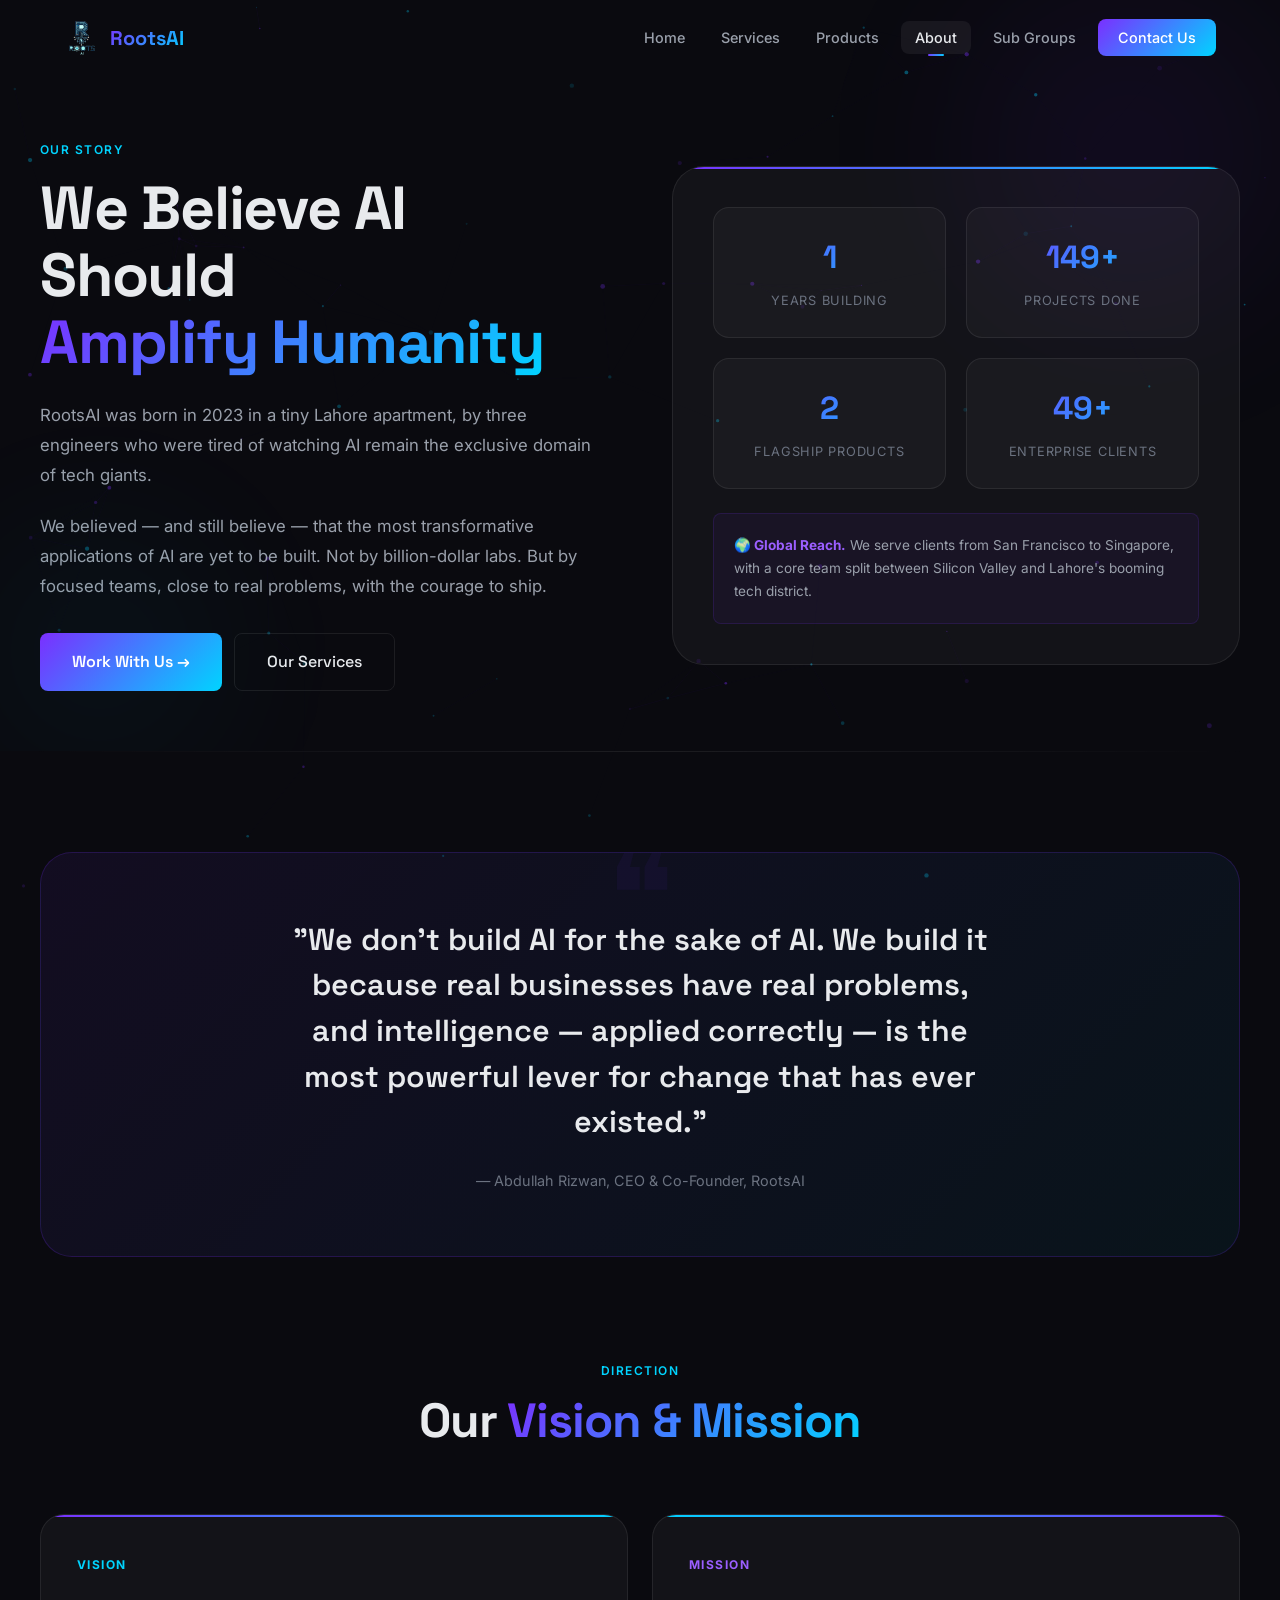
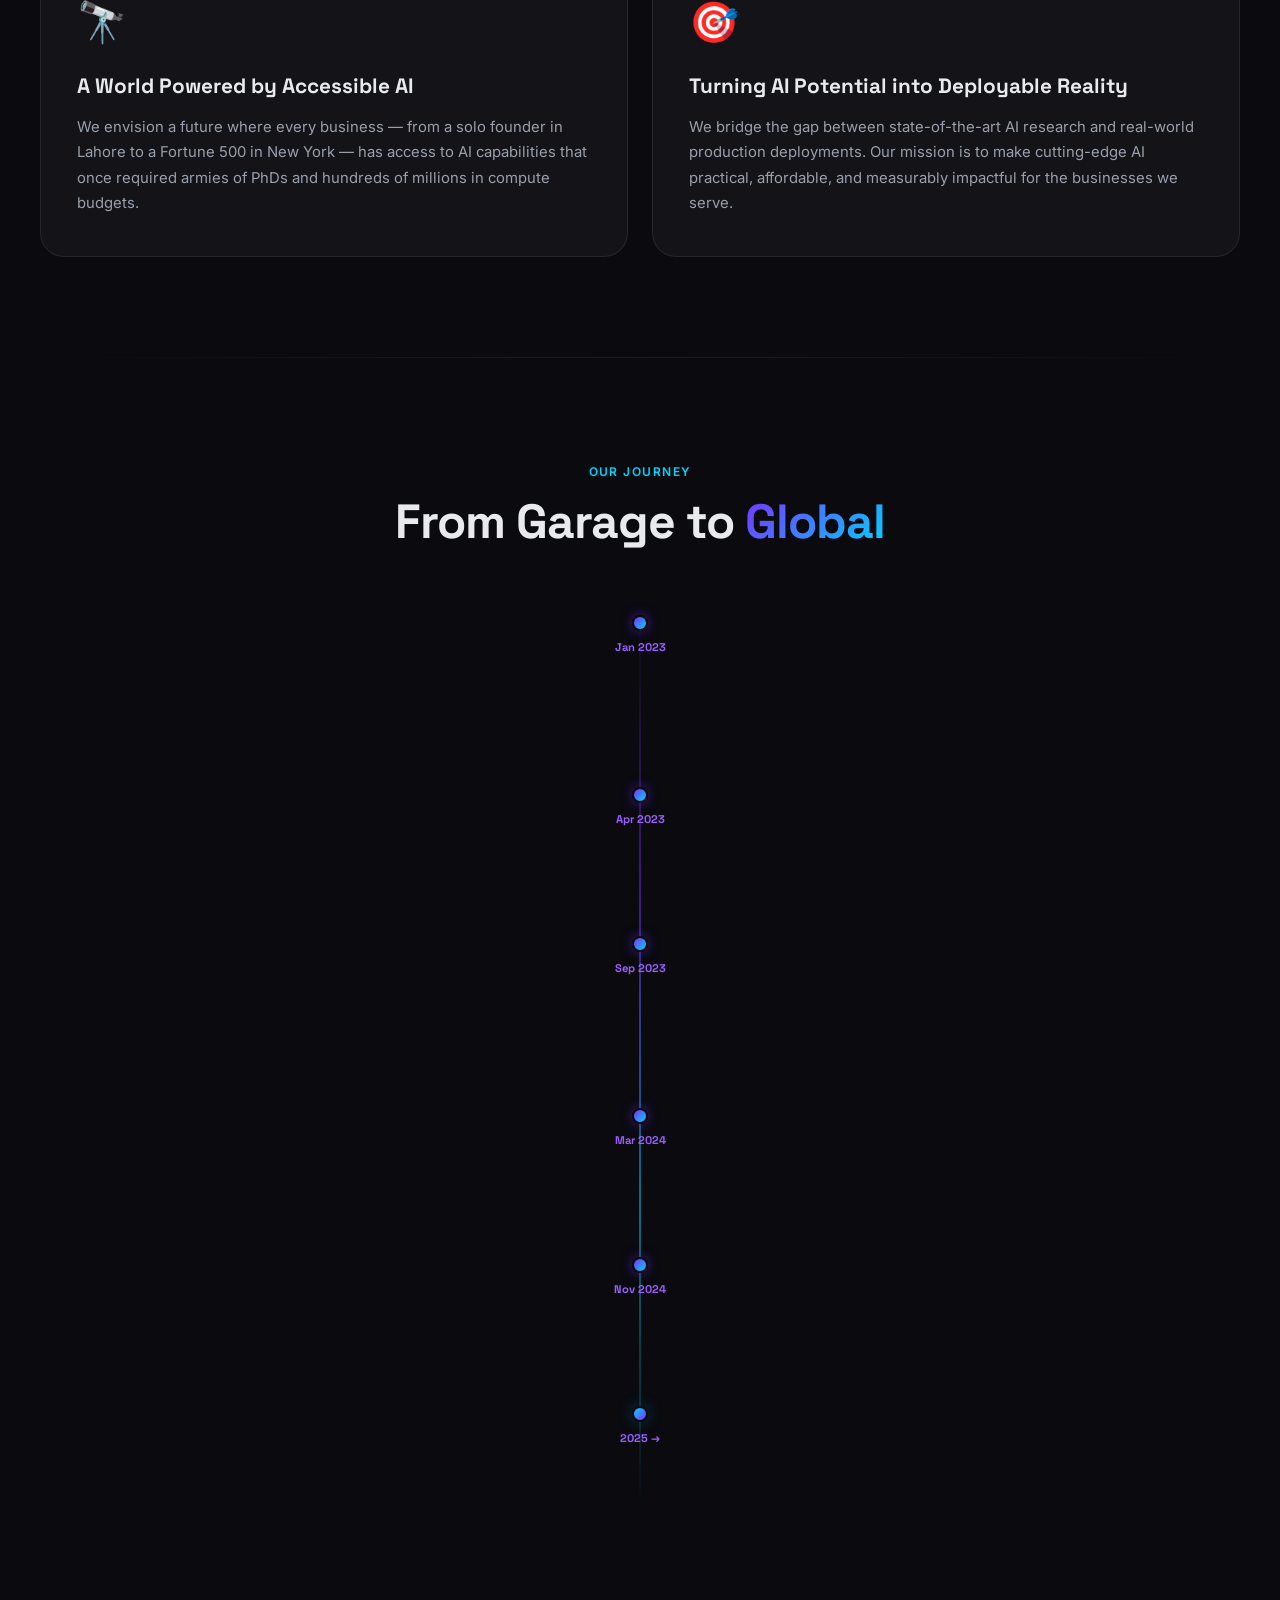
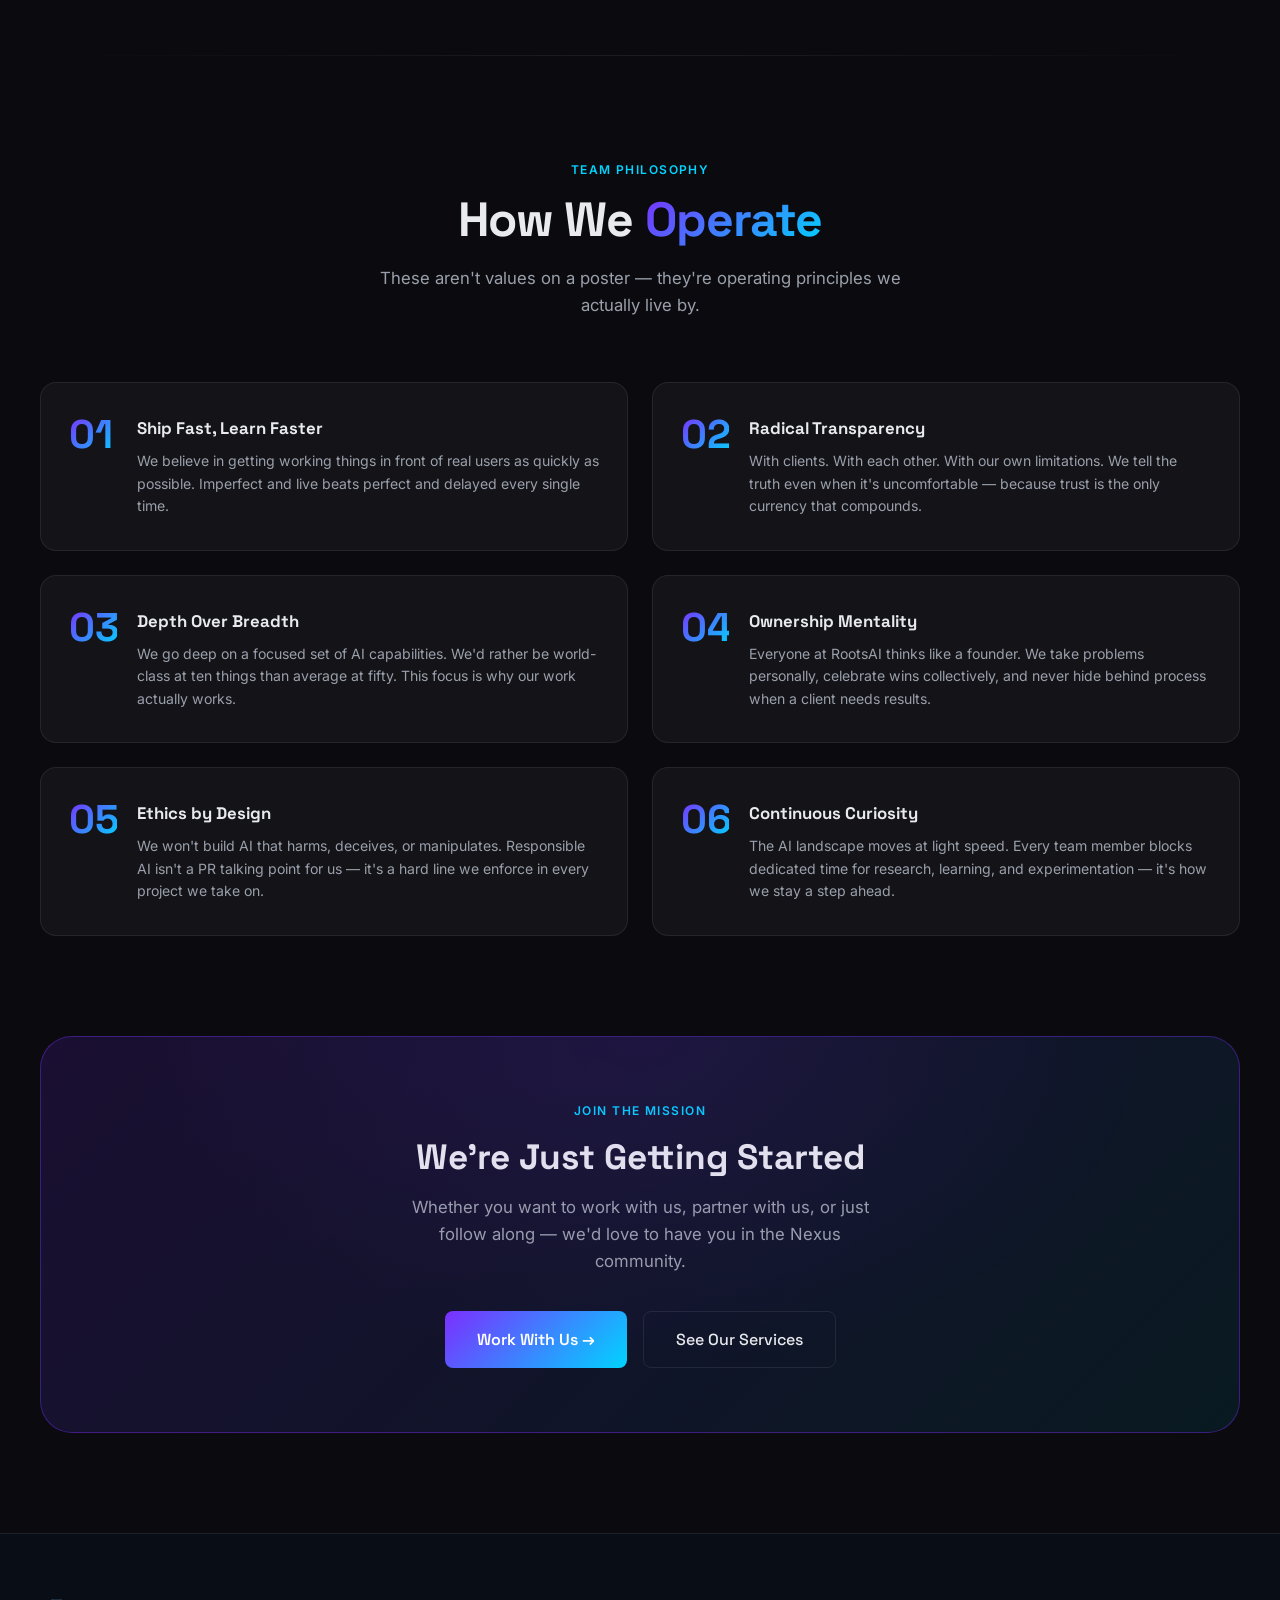
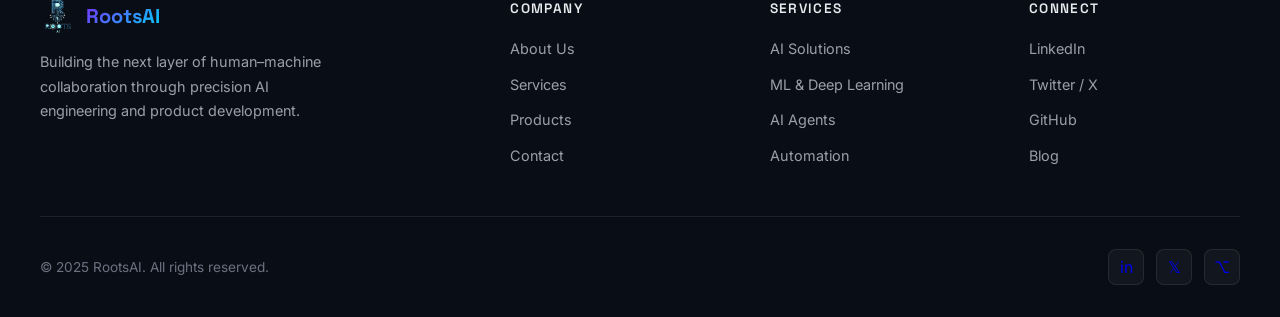
==== about.html @ 81e3e33f "Initial website upload" ====
<!DOCTYPE html>
<html lang="en">
<head>
  <meta charset="UTF-8" />
  <meta name="viewport" content="width=device-width, initial-scale=1.0" />
  <title>About Us — RootsAI</title>
  <meta name="description" content="The story of RootsAI — who we are, what drives us, and why we believe AI should serve humanity." />
  <link rel="stylesheet" href="css/style.css" />
  <link rel="icon" href="rootsai-logo.png" />
  <style>
    /* Timeline */
    .timeline {
      position: relative;
      max-width: 800px;
      margin: 0 auto;
    }

    .timeline::before {
      content: '';
      position: absolute;
      left: 50%;
      top: 0; bottom: 0;
      width: 1px;
      background: linear-gradient(to bottom, transparent, var(--violet), var(--cyan), transparent);
      transform: translateX(-50%);
    }

    .timeline-item {
      display: grid;
      grid-template-columns: 1fr 48px 1fr;
      gap: 0;
      margin-bottom: 48px;
      align-items: start;
    }

    .timeline-content-left {
      padding-right: 40px;
      text-align: right;
    }

    .timeline-content-right {
      padding-left: 40px;
      text-align: left;
    }

    .timeline-center {
      display: flex;
      flex-direction: column;
      align-items: center;
      position: relative;
      z-index: 2;
    }

    .timeline-dot {
      width: 16px; height: 16px;
      border-radius: 50%;
      background: var(--gradient-hero);
      border: 2px solid var(--bg-primary);
      box-shadow: 0 0 12px rgba(123,47,255,0.5);
    }

    .timeline-year {
      font-family: var(--font-display);
      font-size: 0.7rem;
      font-weight: 700;
      color: var(--violet-light);
      margin-top: 8px;
      white-space: nowrap;
    }

    .timeline-event-title {
      font-family: var(--font-display);
      font-size: 1rem;
      font-weight: 700;
      color: var(--text-primary);
      margin-bottom: 8px;
    }

    .timeline-event-text {
      font-size: 0.88rem;
      color: var(--text-secondary);
      line-height: 1.6;
    }

    /* Alternating layout */
    .timeline-item:nth-child(even) .timeline-content-left { grid-column: 1; }
    .timeline-item:nth-child(even) .timeline-content-right { grid-column: 3; }
    .timeline-item:nth-child(odd) .timeline-content-left { opacity: 0; }
    .timeline-item:nth-child(odd) .timeline-content-right { grid-column: 3; }
    .timeline-item:nth-child(even) .timeline-content-right { opacity: 0; }

    /* Manifesto section */
    .manifesto {
      background: linear-gradient(135deg, rgba(123,47,255,0.08) 0%, rgba(0,212,255,0.05) 100%);
      border: 1px solid rgba(123,47,255,0.2);
      border-radius: var(--radius-xl);
      padding: 64px 56px;
      text-align: center;
      position: relative;
      overflow: hidden;
    }

    .manifesto::before {
      content: '❝';
      position: absolute;
      top: -20px;
      left: 50%;
      transform: translateX(-50%);
      font-size: 8rem;
      color: rgba(123,47,255,0.06);
      font-family: Georgia, serif;
      line-height: 1;
      pointer-events: none;
    }

    .manifesto-text {
      font-family: var(--font-display);
      font-size: clamp(1.3rem, 2.5vw, 1.9rem);
      font-weight: 600;
      color: var(--text-primary);
      line-height: 1.5;
      max-width: 700px;
      margin: 0 auto 24px;
      position: relative;
      z-index: 1;
    }

    .manifesto-attr {
      font-size: 0.9rem;
      color: var(--text-muted);
      position: relative;
      z-index: 1;
    }

    /* Pillars */
    .pillars-grid {
      display: grid;
      grid-template-columns: repeat(2, 1fr);
      gap: 24px;
    }

    .pillar-card {
      background: var(--bg-card);
      border: 1px solid var(--border);
      border-radius: var(--radius-md);
      padding: 32px 28px;
      display: flex;
      gap: 20px;
      align-items: flex-start;
      transition: var(--transition);
    }

    .pillar-card:hover {
      border-color: var(--violet);
      background: var(--bg-card-hover);
      transform: translateX(4px);
    }

    .pillar-number {
      font-family: var(--font-display);
      font-size: 2.5rem;
      font-weight: 700;
      background: var(--gradient-text);
      -webkit-background-clip: text;
      -webkit-text-fill-color: transparent;
      background-clip: text;
      line-height: 1;
      flex-shrink: 0;
      width: 48px;
    }

    .pillar-text h3 {
      font-family: var(--font-display);
      font-size: 1.05rem;
      font-weight: 700;
      color: var(--text-primary);
      margin-bottom: 8px;
    }

    .pillar-text p {
      font-size: 0.88rem;
      color: var(--text-secondary);
      line-height: 1.6;
    }

    /* Vision / Mission split */
    .vm-grid {
      display: grid;
      grid-template-columns: 1fr 1fr;
      gap: 24px;
    }

    .vm-card {
      background: var(--bg-card);
      border: 1px solid var(--border);
      border-radius: var(--radius-lg);
      padding: 40px 36px;
      position: relative;
      overflow: hidden;
      transition: var(--transition);
    }

    .vm-card::before {
      content: '';
      position: absolute;
      top: 0; left: 0; right: 0;
      height: 2px;
    }

    .vm-card.vision::before { background: var(--gradient-hero); }
    .vm-card.mission::before { background: linear-gradient(135deg, var(--cyan), var(--violet)); }

    .vm-card:hover {
      border-color: rgba(123,47,255,0.3);
      transform: translateY(-4px);
    }

    .vm-label {
      font-size: 0.75rem;
      font-weight: 700;
      text-transform: uppercase;
      letter-spacing: 0.12em;
      color: var(--cyan);
      margin-bottom: 16px;
      display: block;
    }

    .vm-card.mission .vm-label { color: var(--violet-light); }

    .vm-icon { font-size: 2.5rem; margin-bottom: 16px; display: block; }

    .vm-title {
      font-family: var(--font-display);
      font-size: 1.3rem;
      font-weight: 700;
      color: var(--text-primary);
      margin-bottom: 12px;
    }

    .vm-text {
      color: var(--text-secondary);
      font-size: 0.93rem;
      line-height: 1.7;
    }

    /* Responsive */
    @media (max-width: 768px) {
      .timeline::before { left: 20px; }
      .timeline-item { grid-template-columns: 40px 1fr; }
      .timeline-content-left { display: none; }
      .timeline-content-right { grid-column: 2; padding-left: 20px; text-align: left; opacity: 1 !important; }
      .timeline-center { grid-column: 1; }
      .timeline-item:nth-child(even) .timeline-content-right { opacity: 1 !important; }
      .pillars-grid { grid-template-columns: 1fr; }
      .vm-grid { grid-template-columns: 1fr; }
      .manifesto { padding: 40px 24px; }
    }
  </style>
</head>
<body>

<canvas id="particle-canvas"></canvas>
<div class="page-transition"></div>

<!-- NAVBAR -->
<nav class="navbar">
  <div class="nav-container">
    <a href="index.html" class="nav-logo">
      <img src="rootsai-logo.png" alt="RootsAI" class="nav-logo-icon" style="background:transparent;object-fit:contain;" />
      <span class="nav-logo-text">RootsAI</span>
    </a>
    <ul class="nav-links">
      <li><a href="index.html">Home</a></li>
      <li><a href="services.html">Services</a></li>
      <li><a href="products.html">Products</a></li>
      <li><a href="about.html" class="active">About</a></li>
      <li><a href="subgroups.html">Sub Groups</a></li>
      <li><a href="contact.html" class="nav-cta">Contact Us</a></li>
    </ul>
    <div class="hamburger" id="hamburger"><span></span><span></span><span></span></div>
  </div>
</nav>
<div class="mobile-menu" id="mobile-menu">
  <button class="mobile-close" id="mobile-close">✕</button>
  <a href="index.html">Home</a>
  <a href="services.html">Services</a>
  <a href="products.html">Products</a>
  <a href="about.html">About</a>
  <a href="subgroups.html">Sub Groups</a>
  <a href="contact.html">Contact Us</a>
</div>

<div class="page-wrapper">

  <!-- PAGE HERO WITH SPLIT LAYOUT -->
  <section class="section" style="padding-top:140px;padding-bottom:60px;position:relative;overflow:hidden;">
    <div class="hero-bg-orb orb1" style="opacity:0.4;"></div>
    <div class="hero-bg-orb orb2" style="opacity:0.3;"></div>
    <div class="container">
      <div class="about-content-grid">

        <!-- Left text -->
        <div>
          <span class="section-eyebrow" style="display:block;margin-bottom:16px;">Our Story</span>
          <h1 style="font-family:var(--font-display);font-size:clamp(2.4rem,5vw,3.8rem);font-weight:700;line-height:1.1;letter-spacing:-0.02em;margin-bottom:24px;color:var(--text-primary);">
            We Believe AI Should<br /><span style="background:var(--gradient-text);-webkit-background-clip:text;-webkit-text-fill-color:transparent;background-clip:text;">Amplify Humanity</span>
          </h1>
          <p style="color:var(--text-secondary);font-size:1.05rem;line-height:1.8;margin-bottom:20px;">
            RootsAI was born in 2023 in a tiny Lahore apartment, by three engineers who were tired of watching AI remain the exclusive domain of tech giants.
          </p>
          <p style="color:var(--text-secondary);font-size:1.05rem;line-height:1.8;margin-bottom:32px;">
            We believed — and still believe — that the most transformative applications of AI are yet to be built. Not by billion-dollar labs. But by focused teams, close to real problems, with the courage to ship.
          </p>
          <div style="display:flex;gap:12px;flex-wrap:wrap;">
            <a href="contact.html" class="btn-primary">Work With Us →</a>
            <a href="services.html" class="btn-secondary">Our Services</a>
          </div>
        </div>

        <!-- Right stats card -->
        <div class="reveal">
          <div class="about-visual-card">
            <div class="about-stat-grid">
              <div class="about-stat-card">
                <span class="about-stat-num" data-count="2" data-suffix="">0</span>
                <span class="about-stat-lbl">Years Building</span>
              </div>
              <div class="about-stat-card">
                <span class="about-stat-num" data-count="150" data-suffix="+">0+</span>
                <span class="about-stat-lbl">Projects Done</span>
              </div>
              <div class="about-stat-card">
                <span class="about-stat-num" data-count="3" data-suffix="">0</span>
                <span class="about-stat-lbl">Flagship Products</span>
              </div>
              <div class="about-stat-card">
                <span class="about-stat-num" data-count="50" data-suffix="+">0+</span>
                <span class="about-stat-lbl">Enterprise Clients</span>
              </div>
            </div>

            <div style="margin-top:24px;padding:20px;background:rgba(123,47,255,0.06);border:1px solid rgba(123,47,255,0.15);border-radius:var(--radius-sm);">
              <p style="font-size:0.85rem;color:var(--text-secondary);line-height:1.7;">
                <strong style="color:var(--violet-light);">🌍 Global Reach.</strong> We serve clients from San Francisco to Singapore, with a core team split between Silicon Valley and Lahore's booming tech district.
              </p>
            </div>
          </div>
        </div>

      </div>
    </div>
  </section>

  <div class="section-divider"></div>

  <!-- MANIFESTO -->
  <section class="section">
    <div class="container">
      <div class="manifesto reveal">
        <p class="manifesto-text">
          "We don't build AI for the sake of AI. We build it because real businesses have real problems, and intelligence — applied correctly — is the most powerful lever for change that has ever existed."
        </p>
        <p class="manifesto-attr">— Abdullah Rizwan, CEO & Co-Founder, RootsAI</p>
      </div>
    </div>
  </section>

  <!-- VISION & MISSION -->
  <section class="section" style="padding-top:0;">
    <div class="container">
      <div class="section-header reveal">
        <span class="section-eyebrow">Direction</span>
        <h2 class="section-title">Our <span>Vision & Mission</span></h2>
      </div>
      <div class="vm-grid">
        <div class="vm-card vision reveal reveal-delay-1">
          <span class="vm-label">Vision</span>
          <span class="vm-icon">🔭</span>
          <h3 class="vm-title">A World Powered by Accessible AI</h3>
          <p class="vm-text">We envision a future where every business — from a solo founder in Lahore to a Fortune 500 in New York — has access to AI capabilities that once required armies of PhDs and hundreds of millions in compute budgets.</p>
        </div>
        <div class="vm-card mission reveal reveal-delay-2">
          <span class="vm-label">Mission</span>
          <span class="vm-icon">🎯</span>
          <h3 class="vm-title">Turning AI Potential into Deployable Reality</h3>
          <p class="vm-text">We bridge the gap between state-of-the-art AI research and real-world production deployments. Our mission is to make cutting-edge AI practical, affordable, and measurably impactful for the businesses we serve.</p>
        </div>
      </div>
    </div>
  </section>

  <div class="section-divider"></div>

  <!-- OUR JOURNEY TIMELINE -->
  <section class="section">
    <div class="container">
      <div class="section-header reveal">
        <span class="section-eyebrow">Our Journey</span>
        <h2 class="section-title">From Garage to <span>Global</span></h2>
      </div>

      <div class="timeline">

        <div class="timeline-item reveal">
          <div class="timeline-content-left">
            <h3 class="timeline-event-title">The Spark</h3>
            <p class="timeline-event-text">Three engineers, one shared frustration, and a Google Doc that would become RootsAI. We quit our jobs to build the AI company we wished existed.</p>
          </div>
          <div class="timeline-center">
            <div class="timeline-dot"></div>
            <span class="timeline-year">Jan 2023</span>
          </div>
          <div class="timeline-content-right"></div>
        </div>

        <div class="timeline-item reveal reveal-delay-1">
          <div class="timeline-content-left"></div>
          <div class="timeline-center">
            <div class="timeline-dot"></div>
            <span class="timeline-year">Apr 2023</span>
          </div>
          <div class="timeline-content-right">
            <h3 class="timeline-event-title">First Client</h3>
            <p class="timeline-event-text">Signed our first enterprise contract — a $120K ML pipeline project for a fintech company. We delivered in 6 weeks. They extended 4 times.</p>
          </div>
        </div>

        <div class="timeline-item reveal reveal-delay-2">
          <div class="timeline-content-left">
            <h3 class="timeline-event-title">SmartCareer Sight Launched</h3>
            <p class="timeline-event-text">Shipped our first product in 90 days. 2,000 users in week one with zero marketing spend — just word of mouth from people who found it genuinely useful.</p>
          </div>
          <div class="timeline-center">
            <div class="timeline-dot"></div>
            <span class="timeline-year">Sep 2023</span>
          </div>
          <div class="timeline-content-right"></div>
        </div>

        <div class="timeline-item reveal reveal-delay-3">
          <div class="timeline-content-left"></div>
          <div class="timeline-center">
            <div class="timeline-dot"></div>
            <span class="timeline-year">Mar 2024</span>
          </div>
          <div class="timeline-content-right">
            <h3 class="timeline-event-title">Team of 10</h3>
            <p class="timeline-event-text">Grew from 3 co-founders to a 10-person team of AI engineers, designers, and product managers across two continents.</p>
          </div>
        </div>

        <div class="timeline-item reveal reveal-delay-4">
          <div class="timeline-content-left">
            <h3 class="timeline-event-title">RootsChat Beta</h3>
            <p class="timeline-event-text">Launched our second product into private beta with 500 waitlisted users. Featured in 3 tech publications within the first week.</p>
          </div>
          <div class="timeline-center">
            <div class="timeline-dot"></div>
            <span class="timeline-year">Nov 2024</span>
          </div>
          <div class="timeline-content-right"></div>
        </div>

        <div class="timeline-item reveal">
          <div class="timeline-content-left"></div>
          <div class="timeline-center">
            <div class="timeline-dot" style="background:linear-gradient(135deg,var(--cyan),var(--violet));box-shadow:0 0 16px var(--cyan-glow);"></div>
            <span class="timeline-year">2025 →</span>
          </div>
          <div class="timeline-content-right">
            <h3 class="timeline-event-title">What's Next</h3>
            <p class="timeline-event-text">AI Tutor launching, Series A in progress, and a new enterprise product in stealth. The best chapters of RootsAI are still being written.</p>
          </div>
        </div>

      </div>
    </div>
  </section>

  <div class="section-divider"></div>

  <!-- TEAM PHILOSOPHY -->
  <section class="section">
    <div class="container">
      <div class="section-header reveal">
        <span class="section-eyebrow">Team Philosophy</span>
        <h2 class="section-title">How We <span>Operate</span></h2>
        <p class="section-subtitle">These aren't values on a poster — they're operating principles we actually live by.</p>
      </div>

      <div class="pillars-grid">

        <div class="pillar-card reveal reveal-delay-1">
          <span class="pillar-number">01</span>
          <div class="pillar-text">
            <h3>Ship Fast, Learn Faster</h3>
            <p>We believe in getting working things in front of real users as quickly as possible. Imperfect and live beats perfect and delayed every single time.</p>
          </div>
        </div>

        <div class="pillar-card reveal reveal-delay-2">
          <span class="pillar-number">02</span>
          <div class="pillar-text">
            <h3>Radical Transparency</h3>
            <p>With clients. With each other. With our own limitations. We tell the truth even when it's uncomfortable — because trust is the only currency that compounds.</p>
          </div>
        </div>

        <div class="pillar-card reveal reveal-delay-3">
          <span class="pillar-number">03</span>
          <div class="pillar-text">
            <h3>Depth Over Breadth</h3>
            <p>We go deep on a focused set of AI capabilities. We'd rather be world-class at ten things than average at fifty. This focus is why our work actually works.</p>
          </div>
        </div>

        <div class="pillar-card reveal reveal-delay-4">
          <span class="pillar-number">04</span>
          <div class="pillar-text">
            <h3>Ownership Mentality</h3>
            <p>Everyone at RootsAI thinks like a founder. We take problems personally, celebrate wins collectively, and never hide behind process when a client needs results.</p>
          </div>
        </div>

        <div class="pillar-card reveal reveal-delay-1">
          <span class="pillar-number">05</span>
          <div class="pillar-text">
            <h3>Ethics by Design</h3>
            <p>We won't build AI that harms, deceives, or manipulates. Responsible AI isn't a PR talking point for us — it's a hard line we enforce in every project we take on.</p>
          </div>
        </div>

        <div class="pillar-card reveal reveal-delay-2">
          <span class="pillar-number">06</span>
          <div class="pillar-text">
            <h3>Continuous Curiosity</h3>
            <p>The AI landscape moves at light speed. Every team member blocks dedicated time for research, learning, and experimentation — it's how we stay a step ahead.</p>
          </div>
        </div>

      </div>
    </div>
  </section>

  <!-- FINAL CTA -->
  <section class="section" style="padding-top:0;">
    <div class="container">
      <div style="background:var(--gradient-card);border:1px solid var(--border-glow);border-radius:var(--radius-xl);padding:64px;text-align:center;position:relative;overflow:hidden;" class="reveal">
        <div style="position:absolute;top:0;left:0;right:0;bottom:0;background:radial-gradient(ellipse at 50% 0%, rgba(123,47,255,0.1) 0%, transparent 60%);pointer-events:none;"></div>
        <span class="section-eyebrow" style="display:block;margin-bottom:16px;">Join the Mission</span>
        <h2 style="font-family:var(--font-display);font-size:2.2rem;font-weight:700;color:var(--text-primary);margin-bottom:16px;line-height:1.2;">
          We're Just Getting Started
        </h2>
        <p style="color:var(--text-secondary);font-size:1.05rem;margin-bottom:36px;max-width:460px;margin-left:auto;margin-right:auto;">
          Whether you want to work with us, partner with us, or just follow along — we'd love to have you in the Nexus community.
        </p>
        <div style="display:flex;gap:16px;justify-content:center;flex-wrap:wrap;">
          <a href="contact.html" class="btn-primary">Work With Us →</a>
          <a href="services.html" class="btn-secondary">See Our Services</a>
        </div>
      </div>
    </div>
  </section>

  <!-- FOOTER -->
  <footer class="footer">
    <div class="footer-grid">
      <div class="footer-brand">
        <a href="index.html" class="nav-logo"><img src="rootsai-logo.png" alt="RootsAI" class="nav-logo-icon" style="background:transparent;object-fit:contain;" /><span class="nav-logo-text">RootsAI</span></a>
        <p>Building the next layer of human–machine collaboration through precision AI engineering and product development.</p>
      </div>
      <div class="footer-col"><h4>Company</h4><ul><li><a href="about.html">About Us</a></li><li><a href="services.html">Services</a></li><li><a href="products.html">Products</a></li><li><a href="contact.html">Contact</a></li></ul></div>
      <div class="footer-col"><h4>Services</h4><ul><li><a href="services.html">AI Solutions</a></li><li><a href="services.html">ML & Deep Learning</a></li><li><a href="services.html">AI Agents</a></li><li><a href="services.html">Automation</a></li></ul></div>
      <div class="footer-col"><h4>Connect</h4><ul><li><a href="#">LinkedIn</a></li><li><a href="#">Twitter / X</a></li><li><a href="#">GitHub</a></li><li><a href="#">Blog</a></li></ul></div>
    </div>
    <div class="footer-bottom">
      <p>© 2025 RootsAI. All rights reserved.</p>
      <div class="footer-socials">
        <a class="social-btn" href="#">in</a>
        <a class="social-btn" href="#">𝕏</a>
        <a class="social-btn" href="#">⌥</a>
      </div>
    </div>
  </footer>

</div>
<script src="js/script.js"></script>
</body>
</html>
---- css/style.css ----
/* ============================================================
   NEXUS AI — MAIN STYLESHEET
   Design System: Deep Space + Electric Violet + Cyan Glow
   ============================================================ */

/* ---------- GOOGLE FONTS IMPORT ---------- */
@import url('https://fonts.googleapis.com/css2?family=Space+Grotesk:wght@300;400;500;600;700&family=Inter:wght@300;400;500;600&display=swap');

/* ---------- CSS VARIABLES ---------- */
:root {
  --bg-primary: #0A0A0F;
  --bg-secondary: #0D1B2A;
  --bg-card: rgba(255, 255, 255, 0.04);
  --bg-card-hover: rgba(255, 255, 255, 0.08);

  --violet: #7B2FFF;
  --violet-light: #9B5FFF;
  --violet-glow: rgba(123, 47, 255, 0.3);
  --cyan: #00D4FF;
  --cyan-light: #4DE8FF;
  --cyan-glow: rgba(0, 212, 255, 0.25);

  --text-primary: #E8EAED;
  --text-secondary: #9AA0AB;
  --text-muted: #6B7280;

  --border: rgba(255, 255, 255, 0.08);
  --border-glow: rgba(123, 47, 255, 0.4);

  --gradient-hero: linear-gradient(135deg, #7B2FFF 0%, #00D4FF 100%);
  --gradient-card: linear-gradient(135deg, rgba(123,47,255,0.15) 0%, rgba(0,212,255,0.08) 100%);
  --gradient-text: linear-gradient(135deg, #7B2FFF, #00D4FF);

  --font-display: 'Space Grotesk', sans-serif;
  --font-body: 'Inter', sans-serif;

  --radius-sm: 8px;
  --radius-md: 16px;
  --radius-lg: 24px;
  --radius-xl: 32px;

  --shadow-violet: 0 0 40px rgba(123, 47, 255, 0.2);
  --shadow-cyan: 0 0 40px rgba(0, 212, 255, 0.15);
  --shadow-card: 0 8px 32px rgba(0,0,0,0.4);

  --transition: all 0.3s cubic-bezier(0.4, 0, 0.2, 1);
  --transition-slow: all 0.6s cubic-bezier(0.4, 0, 0.2, 1);
}

/* ---------- RESET & BASE ---------- */
*, *::before, *::after {
  margin: 0;
  padding: 0;
  box-sizing: border-box;
}

html {
  scroll-behavior: smooth;
  font-size: 16px;
}

body {
  font-family: var(--font-body);
  background-color: var(--bg-primary);
  color: var(--text-primary);
  line-height: 1.6;
  overflow-x: hidden;
  min-height: 100vh;
}

/* ---------- PARTICLE CANVAS ---------- */
#particle-canvas {
  position: fixed;
  top: 0; left: 0;
  width: 100%; height: 100%;
  z-index: 0;
  pointer-events: none;
  opacity: 0.6;
}

/* ---------- PAGE WRAPPER ---------- */
.page-wrapper {
  position: relative;
  z-index: 1;
  min-height: 100vh;
}

/* ---------- ONBOARDING OVERLAY ---------- */
#onboarding-overlay {
  position: fixed;
  inset: 0;
  z-index: 9999;
  background: var(--bg-primary);
  display: flex;
  align-items: center;
  justify-content: center;
  padding: 24px;
  transition: opacity 0.8s ease, transform 0.8s ease;
}

#onboarding-overlay.hidden {
  opacity: 0;
  pointer-events: none;
  transform: scale(1.05);
}

.onboarding-card {
  background: rgba(13, 27, 42, 0.9);
  border: 1px solid var(--border-glow);
  border-radius: var(--radius-xl);
  padding: 56px 48px;
  max-width: 560px;
  width: 100%;
  position: relative;
  overflow: hidden;
  box-shadow: var(--shadow-violet), 0 24px 80px rgba(0,0,0,0.6);
}

.onboarding-card::before {
  content: '';
  position: absolute;
  top: -1px; left: 0; right: 0;
  height: 2px;
  background: var(--gradient-hero);
}

.onboarding-card::after {
  content: '';
  position: absolute;
  top: 0; left: 0; right: 0; bottom: 0;
  background: var(--gradient-card);
  pointer-events: none;
}

.onboarding-logo {
  display: flex;
  align-items: center;
  gap: 12px;
  margin-bottom: 36px;
}

.onboarding-logo .logo-icon {
  width: 44px; height: 44px;
  background: var(--gradient-hero);
  border-radius: 12px;
  display: flex; align-items: center; justify-content: center;
  font-size: 20px;
}

.onboarding-logo .logo-text {
  font-family: var(--font-display);
  font-size: 1.5rem;
  font-weight: 700;
  background: var(--gradient-text);
  -webkit-background-clip: text;
  -webkit-text-fill-color: transparent;
  background-clip: text;
}

.onboarding-title {
  font-family: var(--font-display);
  font-size: 1.9rem;
  font-weight: 700;
  line-height: 1.2;
  margin-bottom: 12px;
  color: var(--text-primary);
}

.onboarding-subtitle {
  color: var(--text-secondary);
  font-size: 0.95rem;
  margin-bottom: 36px;
}

.onboarding-step {
  display: none;
}

.onboarding-step.active {
  display: block;
}

.step-indicator {
  display: flex;
  gap: 8px;
  margin-bottom: 32px;
}

.step-dot {
  width: 8px; height: 8px;
  border-radius: 50%;
  background: var(--border);
  transition: var(--transition);
}

.step-dot.active {
  background: var(--violet);
  width: 24px;
  border-radius: 4px;
}

.step-dot.done {
  background: var(--cyan);
}

.input-group {
  margin-bottom: 20px;
}

.input-label {
  display: block;
  font-size: 0.8rem;
  font-weight: 600;
  text-transform: uppercase;
  letter-spacing: 0.08em;
  color: var(--text-secondary);
  margin-bottom: 8px;
}

.input-label .role-badge {
  display: inline-block;
  padding: 2px 8px;
  background: var(--violet-glow);
  border: 1px solid var(--violet);
  border-radius: 4px;
  font-size: 0.7rem;
  color: var(--violet-light);
  margin-left: 8px;
}

.input-field {
  width: 100%;
  background: rgba(255,255,255,0.05);
  border: 1px solid var(--border);
  border-radius: var(--radius-sm);
  padding: 14px 16px;
  color: var(--text-primary);
  font-family: var(--font-body);
  font-size: 0.95rem;
  transition: var(--transition);
  outline: none;
}

.input-field:focus {
  border-color: var(--violet);
  background: rgba(123,47,255,0.06);
  box-shadow: 0 0 0 3px var(--violet-glow);
}

.input-field::placeholder {
  color: var(--text-muted);
}

.onboarding-btn {
  width: 100%;
  padding: 16px;
  background: var(--gradient-hero);
  border: none;
  border-radius: var(--radius-sm);
  color: white;
  font-family: var(--font-display);
  font-size: 1rem;
  font-weight: 600;
  cursor: pointer;
  transition: var(--transition);
  position: relative;
  overflow: hidden;
  margin-top: 8px;
}

.onboarding-btn::before {
  content: '';
  position: absolute;
  inset: 0;
  background: white;
  opacity: 0;
  transition: opacity 0.2s;
}

.onboarding-btn:hover::before { opacity: 0.1; }
.onboarding-btn:hover { transform: translateY(-2px); box-shadow: 0 8px 24px var(--violet-glow); }
.onboarding-btn:active { transform: translateY(0); }

.skip-link {
  display: block;
  text-align: center;
  margin-top: 16px;
  font-size: 0.85rem;
  color: var(--text-muted);
  cursor: pointer;
  transition: var(--transition);
}

.skip-link:hover { color: var(--text-secondary); }

/* ---------- NAVBAR ---------- */
.navbar {
  position: fixed;
  top: 0; left: 0; right: 0;
  z-index: 1000;
  padding: 20px 0;
  transition: var(--transition);
}

.navbar.scrolled {
  background: rgba(10, 10, 15, 0.85);
  backdrop-filter: blur(20px);
  -webkit-backdrop-filter: blur(20px);
  border-bottom: 1px solid var(--border);
  padding: 14px 0;
}

.nav-container {
  max-width: 1200px;
  margin: 0 auto;
  padding: 0 24px;
  display: flex;
  align-items: center;
  justify-content: space-between;
}

.nav-logo {
  display: flex;
  align-items: center;
  gap: 10px;
  text-decoration: none;
}

.nav-logo-icon {
  width: 36px; height: 36px;
  background: var(--gradient-hero);
  border-radius: 9px;
  display: flex; align-items: center; justify-content: center;
  font-size: 16px;
  flex-shrink: 0;
}

.nav-logo-text {
  font-family: var(--font-display);
  font-size: 1.25rem;
  font-weight: 700;
  background: var(--gradient-text);
  -webkit-background-clip: text;
  -webkit-text-fill-color: transparent;
  background-clip: text;
}

.nav-links {
  display: flex;
  align-items: center;
  gap: 8px;
  list-style: none;
}

.nav-links a {
  text-decoration: none;
  color: var(--text-secondary);
  font-size: 0.9rem;
  font-weight: 500;
  padding: 8px 14px;
  border-radius: var(--radius-sm);
  transition: var(--transition);
  position: relative;
}

.nav-links a:hover,
.nav-links a.active {
  color: var(--text-primary);
  background: rgba(255,255,255,0.06);
}

.nav-links a.active::after {
  content: '';
  position: absolute;
  bottom: -2px; left: 50%; transform: translateX(-50%);
  width: 16px; height: 2px;
  background: var(--gradient-hero);
  border-radius: 1px;
}

.nav-cta {
  background: var(--gradient-hero) !important;
  color: white !important;
  padding: 10px 20px !important;
  border-radius: var(--radius-sm) !important;
}

.nav-cta:hover {
  transform: translateY(-1px);
  box-shadow: 0 4px 16px var(--violet-glow);
  background: var(--gradient-hero) !important;
}

/* Hamburger */
.hamburger {
  display: none;
  flex-direction: column;
  gap: 5px;
  cursor: pointer;
  padding: 8px;
}

.hamburger span {
  display: block;
  width: 24px; height: 2px;
  background: var(--text-primary);
  border-radius: 1px;
  transition: var(--transition);
}

.mobile-menu {
  display: none;
  position: fixed;
  top: 0; left: 0; right: 0;
  background: rgba(10,10,15,0.97);
  backdrop-filter: blur(20px);
  z-index: 999;
  padding: 80px 24px 40px;
  flex-direction: column;
  gap: 8px;
  border-bottom: 1px solid var(--border);
}

.mobile-menu.open { display: flex; }

.mobile-menu a {
  text-decoration: none;
  color: var(--text-primary);
  font-family: var(--font-display);
  font-size: 1.2rem;
  font-weight: 600;
  padding: 16px;
  border-radius: var(--radius-sm);
  border: 1px solid var(--border);
  text-align: center;
  transition: var(--transition);
}

.mobile-menu a:hover {
  background: var(--bg-card-hover);
  border-color: var(--violet);
}

.mobile-close {
  position: absolute;
  top: 20px; right: 24px;
  background: none;
  border: none;
  color: var(--text-primary);
  font-size: 24px;
  cursor: pointer;
}

/* ---------- HERO SECTION ---------- */
.hero {
  min-height: 100vh;
  display: flex;
  align-items: center;
  justify-content: center;
  padding: 120px 24px 80px;
  position: relative;
  overflow: hidden;
}

.hero-bg-orb {
  position: absolute;
  border-radius: 50%;
  filter: blur(80px);
  pointer-events: none;
  animation: floatOrb 8s ease-in-out infinite;
}

.hero-bg-orb.orb1 {
  width: 500px; height: 500px;
  background: radial-gradient(circle, rgba(123,47,255,0.25) 0%, transparent 70%);
  top: -100px; right: -100px;
  animation-delay: 0s;
}

.hero-bg-orb.orb2 {
  width: 400px; height: 400px;
  background: radial-gradient(circle, rgba(0,212,255,0.2) 0%, transparent 70%);
  bottom: -100px; left: -100px;
  animation-delay: -4s;
}

.hero-bg-orb.orb3 {
  width: 300px; height: 300px;
  background: radial-gradient(circle, rgba(123,47,255,0.15) 0%, transparent 70%);
  top: 50%; left: 50%;
  transform: translate(-50%, -50%);
  animation-delay: -2s;
}

@keyframes floatOrb {
  0%, 100% { transform: translateY(0) scale(1); }
  50% { transform: translateY(-30px) scale(1.05); }
}

.hero-content {
  max-width: 860px;
  text-align: center;
  position: relative;
  z-index: 2;
}

.hero-eyebrow {
  display: inline-flex;
  align-items: center;
  gap: 8px;
  padding: 6px 16px;
  background: rgba(123,47,255,0.12);
  border: 1px solid rgba(123,47,255,0.3);
  border-radius: 100px;
  font-size: 0.8rem;
  font-weight: 600;
  color: var(--violet-light);
  letter-spacing: 0.06em;
  text-transform: uppercase;
  margin-bottom: 28px;
  animation: fadeInDown 0.8s ease both;
}

.hero-eyebrow .dot {
  width: 6px; height: 6px;
  background: var(--cyan);
  border-radius: 50%;
  animation: pulse 2s infinite;
}

@keyframes pulse {
  0%, 100% { opacity: 1; transform: scale(1); }
  50% { opacity: 0.5; transform: scale(0.8); }
}

.hero-title {
  font-family: var(--font-display);
  font-size: clamp(2.8rem, 6vw, 5rem);
  font-weight: 700;
  line-height: 1.1;
  letter-spacing: -0.02em;
  margin-bottom: 24px;
  animation: fadeInUp 0.8s ease 0.15s both;
}

.hero-title .line-gradient {
  background: var(--gradient-text);
  -webkit-background-clip: text;
  -webkit-text-fill-color: transparent;
  background-clip: text;
}

.hero-title .typewriter {
  display: inline-block;
  border-right: 2px solid var(--cyan);
  padding-right: 4px;
  animation: blink 0.7s step-end infinite;
}

@keyframes blink {
  0%, 100% { border-color: var(--cyan); }
  50% { border-color: transparent; }
}

.hero-subtitle {
  font-size: clamp(1rem, 2vw, 1.2rem);
  color: var(--text-secondary);
  max-width: 620px;
  margin: 0 auto 40px;
  animation: fadeInUp 0.8s ease 0.3s both;
}

.hero-actions {
  display: flex;
  align-items: center;
  justify-content: center;
  gap: 16px;
  flex-wrap: wrap;
  animation: fadeInUp 0.8s ease 0.45s both;
}

/* Buttons */
.btn-primary {
  display: inline-flex;
  align-items: center;
  gap: 8px;
  padding: 16px 32px;
  background: var(--gradient-hero);
  border: none;
  border-radius: var(--radius-sm);
  color: white;
  font-family: var(--font-display);
  font-size: 1rem;
  font-weight: 600;
  cursor: pointer;
  text-decoration: none;
  transition: var(--transition);
  position: relative;
  overflow: hidden;
}

.btn-primary::before {
  content: '';
  position: absolute;
  inset: 0;
  background: linear-gradient(135deg, rgba(255,255,255,0.2), transparent);
  opacity: 0;
  transition: opacity 0.3s;
}

.btn-primary:hover { transform: translateY(-3px); box-shadow: 0 12px 32px var(--violet-glow); }
.btn-primary:hover::before { opacity: 1; }
.btn-primary:active { transform: translateY(-1px); }

.btn-secondary {
  display: inline-flex;
  align-items: center;
  gap: 8px;
  padding: 15px 32px;
  background: transparent;
  border: 1px solid var(--border);
  border-radius: var(--radius-sm);
  color: var(--text-primary);
  font-family: var(--font-display);
  font-size: 1rem;
  font-weight: 500;
  cursor: pointer;
  text-decoration: none;
  transition: var(--transition);
}

.btn-secondary:hover {
  border-color: var(--violet);
  background: rgba(123,47,255,0.08);
  transform: translateY(-2px);
}

/* ---------- LEADERSHIP SECTION ---------- */
.section {
  padding: 100px 24px;
  position: relative;
}

.container {
  max-width: 1200px;
  margin: 0 auto;
}

.section-header {
  text-align: center;
  margin-bottom: 64px;
}

.section-eyebrow {
  display: inline-block;
  font-size: 0.75rem;
  font-weight: 600;
  text-transform: uppercase;
  letter-spacing: 0.12em;
  color: var(--cyan);
  margin-bottom: 12px;
}

.section-title {
  font-family: var(--font-display);
  font-size: clamp(2rem, 4vw, 3rem);
  font-weight: 700;
  line-height: 1.2;
  letter-spacing: -0.02em;
  color: var(--text-primary);
  margin-bottom: 16px;
}

.section-title span {
  background: var(--gradient-text);
  -webkit-background-clip: text;
  -webkit-text-fill-color: transparent;
  background-clip: text;
}

.section-subtitle {
  color: var(--text-secondary);
  font-size: 1.05rem;
  max-width: 560px;
  margin: 0 auto;
}

/* ---------- VISION SECTION ---------- */
.vision-grid {
  display: grid;
  grid-template-columns: repeat(3, 1fr);
  gap: 24px;
}

.vision-card {
  background: var(--bg-card);
  border: 1px solid var(--border);
  border-radius: var(--radius-lg);
  padding: 36px 28px;
  text-align: center;
  transition: var(--transition);
  position: relative;
  overflow: hidden;
}

.vision-card::before {
  content: '';
  position: absolute;
  top: -40%; left: -40%;
  width: 180%; height: 180%;
  background: radial-gradient(circle, rgba(123,47,255,0.08) 0%, transparent 65%);
  animation: gradientShift 6s ease-in-out infinite;
  pointer-events: none;
}

.vision-card:hover {
  border-color: var(--violet);
  transform: translateY(-8px);
  background: var(--bg-card-hover);
  box-shadow: var(--shadow-violet);
}

.vision-icon-wrap {
  width: 64px; height: 64px;
  margin: 0 auto 20px;
  border-radius: 50%;
  background: var(--gradient-hero);
  display: flex;
  align-items: center;
  justify-content: center;
  animation: floatOrb 5s ease-in-out infinite;
  position: relative;
  z-index: 1;
}

.vision-icon {
  font-size: 1.8rem;
  line-height: 1;
}

.vision-title {
  font-family: var(--font-display);
  font-size: 1.15rem;
  font-weight: 700;
  color: var(--text-primary);
  margin-bottom: 10px;
  position: relative;
  z-index: 1;
}

.vision-text {
  color: var(--text-secondary);
  font-size: 0.9rem;
  line-height: 1.6;
  position: relative;
  z-index: 1;
}

/* ---------- CEO SPOTLIGHT ---------- */
.ceo-spotlight {
  display: flex;
  justify-content: center;
  margin-bottom: 32px;
}

.ceo-spotlight-card {
  width: 100%;
  max-width: 620px;
  background: var(--bg-card);
  border: 1px solid var(--border);
  border-radius: var(--radius-lg);
  padding: 56px 48px;
  text-align: center;
  position: relative;
  overflow: hidden;
  transition: var(--transition);
}

.ceo-spotlight-card::before {
  content: '';
  position: absolute;
  top: 0; left: 0; right: 0;
  height: 3px;
  background: var(--gradient-hero);
}

.ceo-spotlight-card::after {
  content: '';
  position: absolute;
  top: -70px; right: -70px;
  width: 220px; height: 220px;
  background: radial-gradient(circle, rgba(123,47,255,0.18) 0%, transparent 70%);
  pointer-events: none;
}

.ceo-spotlight-card:hover {
  border-color: var(--violet);
  box-shadow: var(--shadow-violet);
  transform: translateY(-6px);
}

.ceo-spotlight-avatar {
  display: block;
  width: 160px; height: 160px;
  border-radius: 50%;
  object-fit: cover;
  margin: 0 auto 24px;
  position: relative;
  z-index: 1;
  border: 4px solid transparent;
  background:
    linear-gradient(var(--bg-card), var(--bg-card)) padding-box,
    var(--gradient-hero) border-box;
  animation: floatOrb 6s ease-in-out infinite;
}

.ceo-spotlight-card .leader-role {
  display: inline-block;
  position: relative;
  z-index: 1;
  margin-bottom: 16px;
}

.ceo-spotlight-name {
  font-family: var(--font-display);
  font-size: 1.85rem;
  font-weight: 700;
  color: var(--text-primary);
  margin-bottom: 16px;
  position: relative;
  z-index: 1;
}

.ceo-spotlight-bio {
  color: var(--text-secondary);
  font-size: 0.98rem;
  line-height: 1.75;
  max-width: 480px;
  margin: 0 auto 24px;
  position: relative;
  z-index: 1;
}

.ceo-spotlight-tags {
  display: flex;
  flex-wrap: wrap;
  justify-content: center;
  gap: 8px;
  margin-bottom: 26px;
  position: relative;
  z-index: 1;
}

.ceo-tag {
  font-size: 0.75rem;
  font-weight: 600;
  color: var(--text-secondary);
  background: rgba(0,212,255,0.08);
  border: 1px solid rgba(0,212,255,0.2);
  padding: 6px 16px;
  border-radius: 100px;
}

.ceo-spotlight-card .leader-linkedin {
  position: relative;
  z-index: 1;
}

.leadership-grid-secondary {
  grid-template-columns: repeat(3, 1fr);
  max-width: 920px;
  margin: 0 auto;
}

/* Leadership Cards */
.leadership-grid {
  display: grid;
  grid-template-columns: repeat(3, 1fr);
  gap: 24px;
}

.leader-card {
  background: var(--bg-card);
  border: 1px solid var(--border);
  border-radius: var(--radius-lg);
  padding: 36px 28px;
  text-align: center;
  transition: var(--transition);
  position: relative;
  overflow: hidden;
  cursor: pointer;
}

.leader-card::before {
  content: '';
  position: absolute;
  top: 0; left: 0; right: 0;
  height: 2px;
  background: var(--gradient-hero);
  opacity: 0;
  transition: var(--transition);
}

.leader-card:hover {
  background: var(--bg-card-hover);
  border-color: var(--violet);
  transform: translateY(-8px);
  box-shadow: var(--shadow-violet);
}

.leader-card:hover::before { opacity: 1; }

.leader-avatar {
  width: 80px; height: 80px;
  border-radius: 50%;
  margin: 0 auto 20px;
  background: var(--gradient-hero);
  display: flex;
  align-items: center;
  justify-content: center;
  font-family: var(--font-display);
  font-size: 1.8rem;
  font-weight: 700;
  color: white;
  position: relative;
}

.leader-avatar::after {
  content: '';
  position: absolute;
  inset: -3px;
  border-radius: 50%;
  background: var(--gradient-hero);
  z-index: -1;
  opacity: 0;
  transition: var(--transition);
}

.leader-card:hover .leader-avatar::after { opacity: 0.5; }

.leader-role {
  font-size: 0.75rem;
  font-weight: 600;
  text-transform: uppercase;
  letter-spacing: 0.1em;
  color: var(--violet-light);
  background: rgba(123,47,255,0.12);
  border: 1px solid rgba(123,47,255,0.2);
  display: inline-block;
  padding: 4px 12px;
  border-radius: 100px;
  margin-bottom: 12px;
}

.leader-name {
  font-family: var(--font-display);
  font-size: 1.25rem;
  font-weight: 700;
  color: var(--text-primary);
  margin-bottom: 8px;
}

.leader-bio {
  color: var(--text-secondary);
  font-size: 0.9rem;
  line-height: 1.6;
  margin-bottom: 20px;
}

.leader-linkedin {
  display: inline-flex;
  align-items: center;
  gap: 6px;
  padding: 8px 16px;
  background: rgba(0,119,181,0.15);
  border: 1px solid rgba(0,119,181,0.3);
  border-radius: var(--radius-sm);
  color: #0A9EDC;
  font-size: 0.85rem;
  font-weight: 500;
  text-decoration: none;
  transition: var(--transition);
}

.leader-linkedin:hover {
  background: rgba(0,119,181,0.25);
  transform: translateY(-2px);
}

/* ---------- STATS BAR ---------- */
.stats-bar {
  padding: 48px 24px;
  border-top: 1px solid var(--border);
  border-bottom: 1px solid var(--border);
  background: rgba(13,27,42,0.5);
  backdrop-filter: blur(10px);
}

.stats-grid {
  display: grid;
  grid-template-columns: repeat(4, 1fr);
  gap: 24px;
  max-width: 1200px;
  margin: 0 auto;
  text-align: center;
}

.stat-item {
  padding: 20px;
}

.stat-number {
  font-family: var(--font-display);
  font-size: clamp(2rem, 3vw, 2.8rem);
  font-weight: 700;
  background: var(--gradient-text);
  -webkit-background-clip: text;
  -webkit-text-fill-color: transparent;
  background-clip: text;
  display: block;
}

.stat-label {
  color: var(--text-secondary);
  font-size: 0.9rem;
  margin-top: 4px;
}

/* ---------- SERVICES GRID ---------- */
.services-grid {
  display: grid;
  grid-template-columns: repeat(4, 1fr);
  gap: 20px;
}

.service-card {
  background: var(--bg-card);
  border: 1px solid var(--border);
  border-radius: var(--radius-md);
  padding: 28px 24px;
  transition: var(--transition);
  position: relative;
  overflow: hidden;
  group: true;
}

.service-card::after {
  content: '';
  position: absolute;
  inset: 0;
  background: var(--gradient-card);
  opacity: 0;
  transition: var(--transition);
  pointer-events: none;
}

.service-card:hover {
  border-color: var(--violet);
  transform: translateY(-6px);
  box-shadow: var(--shadow-violet);
}

.service-card:hover::after { opacity: 1; }

.service-icon {
  width: 52px; height: 52px;
  border-radius: var(--radius-sm);
  background: var(--gradient-hero);
  display: flex;
  align-items: center;
  justify-content: center;
  font-size: 22px;
  margin-bottom: 16px;
  transition: var(--transition);
}

.service-card:hover .service-icon {
  transform: scale(1.1) rotate(5deg);
  box-shadow: 0 8px 24px var(--violet-glow);
}

.service-title {
  font-family: var(--font-display);
  font-size: 1rem;
  font-weight: 600;
  color: var(--text-primary);
  margin-bottom: 8px;
}

.service-desc {
  color: var(--text-secondary);
  font-size: 0.85rem;
  line-height: 1.6;
}

/* ---------- PRODUCTS GRID ---------- */
.products-grid {
  display: grid;
  grid-template-columns: repeat(3, 1fr);
  gap: 28px;
}

.product-card {
  background: var(--bg-card);
  border: 1px solid var(--border);
  border-radius: var(--radius-lg);
  padding: 36px 28px;
  transition: var(--transition);
  position: relative;
  overflow: hidden;
  display: flex;
  flex-direction: column;
}

.product-card::before {
  content: '';
  position: absolute;
  top: -50%;
  right: -50%;
  width: 200%;
  height: 200%;
  background: radial-gradient(circle at 70% 30%, rgba(123,47,255,0.06) 0%, transparent 60%);
  transition: var(--transition);
}

.product-card:hover {
  border-color: var(--cyan);
  transform: translateY(-8px);
  box-shadow: var(--shadow-cyan);
}

.product-card:hover::before {
  background: radial-gradient(circle at 70% 30%, rgba(0,212,255,0.1) 0%, transparent 60%);
}

.product-badge {
  display: inline-flex;
  align-items: center;
  gap: 6px;
  padding: 5px 12px;
  background: rgba(0,212,255,0.1);
  border: 1px solid rgba(0,212,255,0.2);
  border-radius: 100px;
  font-size: 0.72rem;
  font-weight: 600;
  color: var(--cyan);
  letter-spacing: 0.06em;
  text-transform: uppercase;
  margin-bottom: 20px;
  width: fit-content;
}

.product-icon {
  font-size: 2.8rem;
  margin-bottom: 20px;
}

.product-name {
  font-family: var(--font-display);
  font-size: 1.4rem;
  font-weight: 700;
  color: var(--text-primary);
  margin-bottom: 12px;
}

.product-desc {
  color: var(--text-secondary);
  font-size: 0.95rem;
  line-height: 1.7;
  flex: 1;
  margin-bottom: 28px;
}

.product-features {
  display: flex;
  flex-direction: column;
  gap: 8px;
  margin-bottom: 28px;
}

.product-feature {
  display: flex;
  align-items: center;
  gap: 10px;
  font-size: 0.85rem;
  color: var(--text-secondary);
}

.product-feature::before {
  content: '✦';
  color: var(--cyan);
  font-size: 0.7rem;
  flex-shrink: 0;
}

.product-btn {
  display: inline-flex;
  align-items: center;
  justify-content: center;
  gap: 8px;
  padding: 14px 24px;
  background: transparent;
  border: 1px solid var(--border);
  border-radius: var(--radius-sm);
  color: var(--text-primary);
  font-family: var(--font-display);
  font-size: 0.9rem;
  font-weight: 600;
  cursor: pointer;
  text-decoration: none;
  transition: var(--transition);
  margin-top: auto;
}

.product-btn:hover {
  border-color: var(--cyan);
  background: rgba(0,212,255,0.08);
  color: var(--cyan);
  transform: translateY(-2px);
}

/* ---------- ABOUT PAGE ---------- */
.about-hero {
  min-height: 60vh;
  display: flex;
  align-items: center;
  padding: 140px 24px 80px;
  position: relative;
}

.about-content-grid {
  display: grid;
  grid-template-columns: 1fr 1fr;
  gap: 64px;
  align-items: center;
}

.about-text-col {}

.about-visual-col {
  position: relative;
  display: flex;
  align-items: center;
  justify-content: center;
}

.about-visual-card {
  background: var(--bg-card);
  border: 1px solid var(--border);
  border-radius: var(--radius-xl);
  padding: 40px;
  position: relative;
  overflow: hidden;
  width: 100%;
}

.about-visual-card::before {
  content: '';
  position: absolute;
  top: 0; left: 0; right: 0;
  height: 2px;
  background: var(--gradient-hero);
}

.about-stat-grid {
  display: grid;
  grid-template-columns: 1fr 1fr;
  gap: 20px;
}

.about-stat-card {
  background: rgba(255,255,255,0.03);
  border: 1px solid var(--border);
  border-radius: var(--radius-md);
  padding: 24px;
  text-align: center;
}

.about-stat-num {
  font-family: var(--font-display);
  font-size: 2rem;
  font-weight: 700;
  background: var(--gradient-text);
  -webkit-background-clip: text;
  -webkit-text-fill-color: transparent;
  background-clip: text;
  display: block;
  margin-bottom: 4px;
}

.about-stat-lbl {
  font-size: 0.8rem;
  color: var(--text-muted);
  text-transform: uppercase;
  letter-spacing: 0.06em;
}

.values-grid {
  display: grid;
  grid-template-columns: repeat(3, 1fr);
  gap: 24px;
}

.value-card {
  background: var(--bg-card);
  border: 1px solid var(--border);
  border-radius: var(--radius-md);
  padding: 28px 24px;
  transition: var(--transition);
}

.value-card:hover {
  border-color: var(--violet);
  transform: translateY(-4px);
  background: var(--bg-card-hover);
}

.value-icon {
  font-size: 2rem;
  margin-bottom: 16px;
  display: block;
}

.value-title {
  font-family: var(--font-display);
  font-size: 1.1rem;
  font-weight: 600;
  color: var(--text-primary);
  margin-bottom: 8px;
}

.value-text {
  color: var(--text-secondary);
  font-size: 0.9rem;
  line-height: 1.6;
}

/* ---------- CONTACT PAGE ---------- */
.contact-grid {
  display: grid;
  grid-template-columns: 1fr 1.6fr;
  gap: 48px;
  align-items: start;
}

.contact-info h3 {
  font-family: var(--font-display);
  font-size: 1.4rem;
  font-weight: 700;
  margin-bottom: 12px;
  color: var(--text-primary);
}

.contact-info p {
  color: var(--text-secondary);
  line-height: 1.7;
  margin-bottom: 32px;
}

.contact-methods {
  display: flex;
  flex-direction: column;
  gap: 16px;
}

.contact-method {
  display: flex;
  align-items: center;
  gap: 14px;
  padding: 16px;
  background: var(--bg-card);
  border: 1px solid var(--border);
  border-radius: var(--radius-sm);
  transition: var(--transition);
}

.contact-method:hover {
  border-color: var(--violet);
  background: var(--bg-card-hover);
}

.contact-method-icon {
  width: 40px; height: 40px;
  background: var(--gradient-hero);
  border-radius: 10px;
  display: flex; align-items: center; justify-content: center;
  font-size: 18px;
  flex-shrink: 0;
}

.contact-method-text strong {
  display: block;
  font-size: 0.85rem;
  font-weight: 600;
  color: var(--text-primary);
  margin-bottom: 2px;
}

.contact-method-text span {
  font-size: 0.82rem;
  color: var(--text-secondary);
}

.contact-form-card {
  background: var(--bg-card);
  border: 1px solid var(--border);
  border-radius: var(--radius-xl);
  padding: 40px;
  position: relative;
  overflow: hidden;
}

.contact-form-card::before {
  content: '';
  position: absolute;
  top: 0; left: 0; right: 0;
  height: 2px;
  background: var(--gradient-hero);
}

.form-group {
  margin-bottom: 20px;
}

.form-label {
  display: block;
  font-size: 0.82rem;
  font-weight: 600;
  text-transform: uppercase;
  letter-spacing: 0.08em;
  color: var(--text-secondary);
  margin-bottom: 8px;
}

.form-input,
.form-textarea {
  width: 100%;
  background: rgba(255,255,255,0.04);
  border: 1px solid var(--border);
  border-radius: var(--radius-sm);
  padding: 14px 16px;
  color: var(--text-primary);
  font-family: var(--font-body);
  font-size: 0.95rem;
  transition: var(--transition);
  outline: none;
}

.form-input:focus,
.form-textarea:focus {
  border-color: var(--violet);
  background: rgba(123,47,255,0.04);
  box-shadow: 0 0 0 3px var(--violet-glow);
}

.form-input::placeholder,
.form-textarea::placeholder {
  color: var(--text-muted);
}

.form-textarea {
  resize: vertical;
  min-height: 140px;
  line-height: 1.6;
}

.form-row {
  display: grid;
  grid-template-columns: 1fr 1fr;
  gap: 16px;
}

.submit-btn {
  width: 100%;
  padding: 16px;
  background: var(--gradient-hero);
  border: none;
  border-radius: var(--radius-sm);
  color: white;
  font-family: var(--font-display);
  font-size: 1rem;
  font-weight: 600;
  cursor: pointer;
  transition: var(--transition);
  display: flex;
  align-items: center;
  justify-content: center;
  gap: 8px;
  position: relative;
  overflow: hidden;
  margin-top: 8px;
}

.submit-btn:hover {
  transform: translateY(-2px);
  box-shadow: 0 12px 32px var(--violet-glow);
}

.submit-btn:active { transform: translateY(0); }

.submit-btn.loading {
  pointer-events: none;
  opacity: 0.8;
}

.submit-btn.success {
  background: linear-gradient(135deg, #00C851, #007E33);
}

.spinner {
  width: 18px; height: 18px;
  border: 2px solid rgba(255,255,255,0.3);
  border-top-color: white;
  border-radius: 50%;
  animation: spin 0.8s linear infinite;
  display: none;
}

.submit-btn.loading .spinner { display: block; }
.submit-btn.loading .btn-text { display: none; }

@keyframes spin { to { transform: rotate(360deg); } }

/* ---------- FOOTER ---------- */
.footer {
  padding: 64px 24px 32px;
  border-top: 1px solid var(--border);
  background: rgba(13,27,42,0.3);
}

.footer-grid {
  max-width: 1200px;
  margin: 0 auto;
  display: grid;
  grid-template-columns: 2fr 1fr 1fr 1fr;
  gap: 48px;
  margin-bottom: 48px;
}

.footer-brand p {
  color: var(--text-secondary);
  font-size: 0.9rem;
  line-height: 1.7;
  margin-top: 16px;
  max-width: 300px;
}

.footer-col h4 {
  font-family: var(--font-display);
  font-size: 0.85rem;
  font-weight: 600;
  text-transform: uppercase;
  letter-spacing: 0.1em;
  color: var(--text-primary);
  margin-bottom: 16px;
}

.footer-col ul {
  list-style: none;
  display: flex;
  flex-direction: column;
  gap: 10px;
}

.footer-col ul a {
  color: var(--text-secondary);
  text-decoration: none;
  font-size: 0.9rem;
  transition: var(--transition);
}

.footer-col ul a:hover {
  color: var(--cyan);
  padding-left: 4px;
}

.footer-bottom {
  max-width: 1200px;
  margin: 0 auto;
  padding-top: 32px;
  border-top: 1px solid var(--border);
  display: flex;
  align-items: center;
  justify-content: space-between;
  flex-wrap: wrap;
  gap: 16px;
}

.footer-bottom p {
  color: var(--text-muted);
  font-size: 0.85rem;
}

.footer-socials {
  display: flex;
  gap: 12px;
}

.social-btn {
  width: 36px; height: 36px;
  background: var(--bg-card);
  border: 1px solid var(--border);
  border-radius: var(--radius-sm);
  display: flex; align-items: center; justify-content: center;
  font-size: 16px;
  cursor: pointer;
  transition: var(--transition);
  text-decoration: none;
}

.social-btn:hover {
  border-color: var(--violet);
  background: rgba(123,47,255,0.12);
  transform: translateY(-2px);
}

/* ---------- PAGE HERO VARIANTS ---------- */
.page-hero {
  padding: 140px 24px 80px;
  text-align: center;
  position: relative;
  overflow: hidden;
}

.page-hero-bg {
  position: absolute;
  top: 0; left: 50%; transform: translateX(-50%);
  width: 600px; height: 400px;
  background: radial-gradient(ellipse at center, rgba(123,47,255,0.15) 0%, transparent 70%);
  pointer-events: none;
}

/* ---------- DIVIDER ---------- */
.section-divider {
  height: 1px;
  background: linear-gradient(90deg, transparent, var(--border), transparent);
  margin: 0 24px;
}

/* ---------- SCROLL ANIMATIONS ---------- */
.reveal {
  opacity: 0;
  transform: translateY(32px);
  transition: opacity 0.7s ease, transform 0.7s ease;
}

.reveal.visible {
  opacity: 1;
  transform: translateY(0);
}

.reveal-delay-1 { transition-delay: 0.1s; }
.reveal-delay-2 { transition-delay: 0.2s; }
.reveal-delay-3 { transition-delay: 0.3s; }
.reveal-delay-4 { transition-delay: 0.4s; }

/* ---------- PAGE TRANSITION ---------- */
.page-transition {
  position: fixed;
  inset: 0;
  background: var(--bg-primary);
  z-index: 9998;
  pointer-events: none;
  opacity: 0;
  transition: opacity 0.4s ease;
}

.page-transition.active {
  opacity: 1;
  pointer-events: all;
}

/* ---------- TOAST ---------- */
.toast {
  position: fixed;
  bottom: 32px;
  right: 32px;
  background: rgba(13,27,42,0.95);
  border: 1px solid var(--border-glow);
  border-radius: var(--radius-sm);
  padding: 16px 20px;
  color: var(--text-primary);
  font-size: 0.9rem;
  z-index: 9999;
  display: flex;
  align-items: center;
  gap: 10px;
  transform: translateY(80px);
  opacity: 0;
  transition: var(--transition);
  backdrop-filter: blur(12px);
  max-width: 320px;
}

.toast.show {
  transform: translateY(0);
  opacity: 1;
}

.toast-icon { font-size: 18px; }

/* ---------- GLOW LINE DECORATORS ---------- */
.glow-line {
  position: absolute;
  height: 1px;
  background: linear-gradient(90deg, transparent, var(--violet), transparent);
  opacity: 0.4;
}

/* ---------- RESPONSIVE ---------- */
@media (max-width: 1024px) {
  .services-grid { grid-template-columns: repeat(3, 1fr); }
  .footer-grid { grid-template-columns: 1fr 1fr; gap: 32px; }
  .leadership-grid { grid-template-columns: repeat(3, 1fr); }
  .vision-grid { grid-template-columns: repeat(3, 1fr); }
}

@media (max-width: 768px) {
  .nav-links, .nav-cta { display: none; }
  .hamburger { display: flex; }

  .hero-title { font-size: 2.4rem; }
  .leadership-grid { grid-template-columns: 1fr; gap: 16px; }
  .leadership-grid-secondary { grid-template-columns: 1fr; gap: 16px; }
  .vision-grid { grid-template-columns: 1fr; gap: 16px; }
  .ceo-spotlight-card { padding: 36px 24px; }
  .ceo-spotlight-avatar { width: 120px; height: 120px; }
  .stats-grid { grid-template-columns: repeat(2, 1fr); }
  .services-grid { grid-template-columns: repeat(2, 1fr); }
  .products-grid { grid-template-columns: 1fr; }
  .about-content-grid { grid-template-columns: 1fr; }
  .contact-grid { grid-template-columns: 1fr; }
  .values-grid { grid-template-columns: 1fr 1fr; }
  .footer-grid { grid-template-columns: 1fr; gap: 28px; }
  .form-row { grid-template-columns: 1fr; }
  .onboarding-card { padding: 36px 24px; }
}

@media (max-width: 480px) {
  .services-grid { grid-template-columns: 1fr; }
  .stats-grid { grid-template-columns: 1fr 1fr; }
  .values-grid { grid-template-columns: 1fr; }
  .hero-actions { flex-direction: column; }
  .btn-primary, .btn-secondary { width: 100%; justify-content: center; }
}

/* ---------- KEYFRAMES ---------- */
@keyframes fadeInDown {
  from { opacity: 0; transform: translateY(-20px); }
  to { opacity: 1; transform: translateY(0); }
}

@keyframes fadeInUp {
  from { opacity: 0; transform: translateY(24px); }
  to { opacity: 1; transform: translateY(0); }
}

@keyframes gradientShift {
  0%, 100% { background-position: 0% 50%; }
  50% { background-position: 100% 50%; }
}

/* ---------- SCROLLBAR ---------- */
::-webkit-scrollbar { width: 6px; }
::-webkit-scrollbar-track { background: var(--bg-primary); }
::-webkit-scrollbar-thumb {
  background: rgba(123,47,255,0.4);
  border-radius: 3px;
}
::-webkit-scrollbar-thumb:hover { background: rgba(123,47,255,0.7); }

/* Selection */
::selection {
  background: rgba(123,47,255,0.3);
  color: var(--text-primary);
}

/* Focus ring */
:focus-visible {
  outline: 2px solid var(--violet);
  outline-offset: 3px;
}

/* Reduced motion */
@media (prefers-reduced-motion: reduce) {
  *, *::before, *::after {
    animation-duration: 0.01ms !important;
    transition-duration: 0.01ms !important;
  }
}
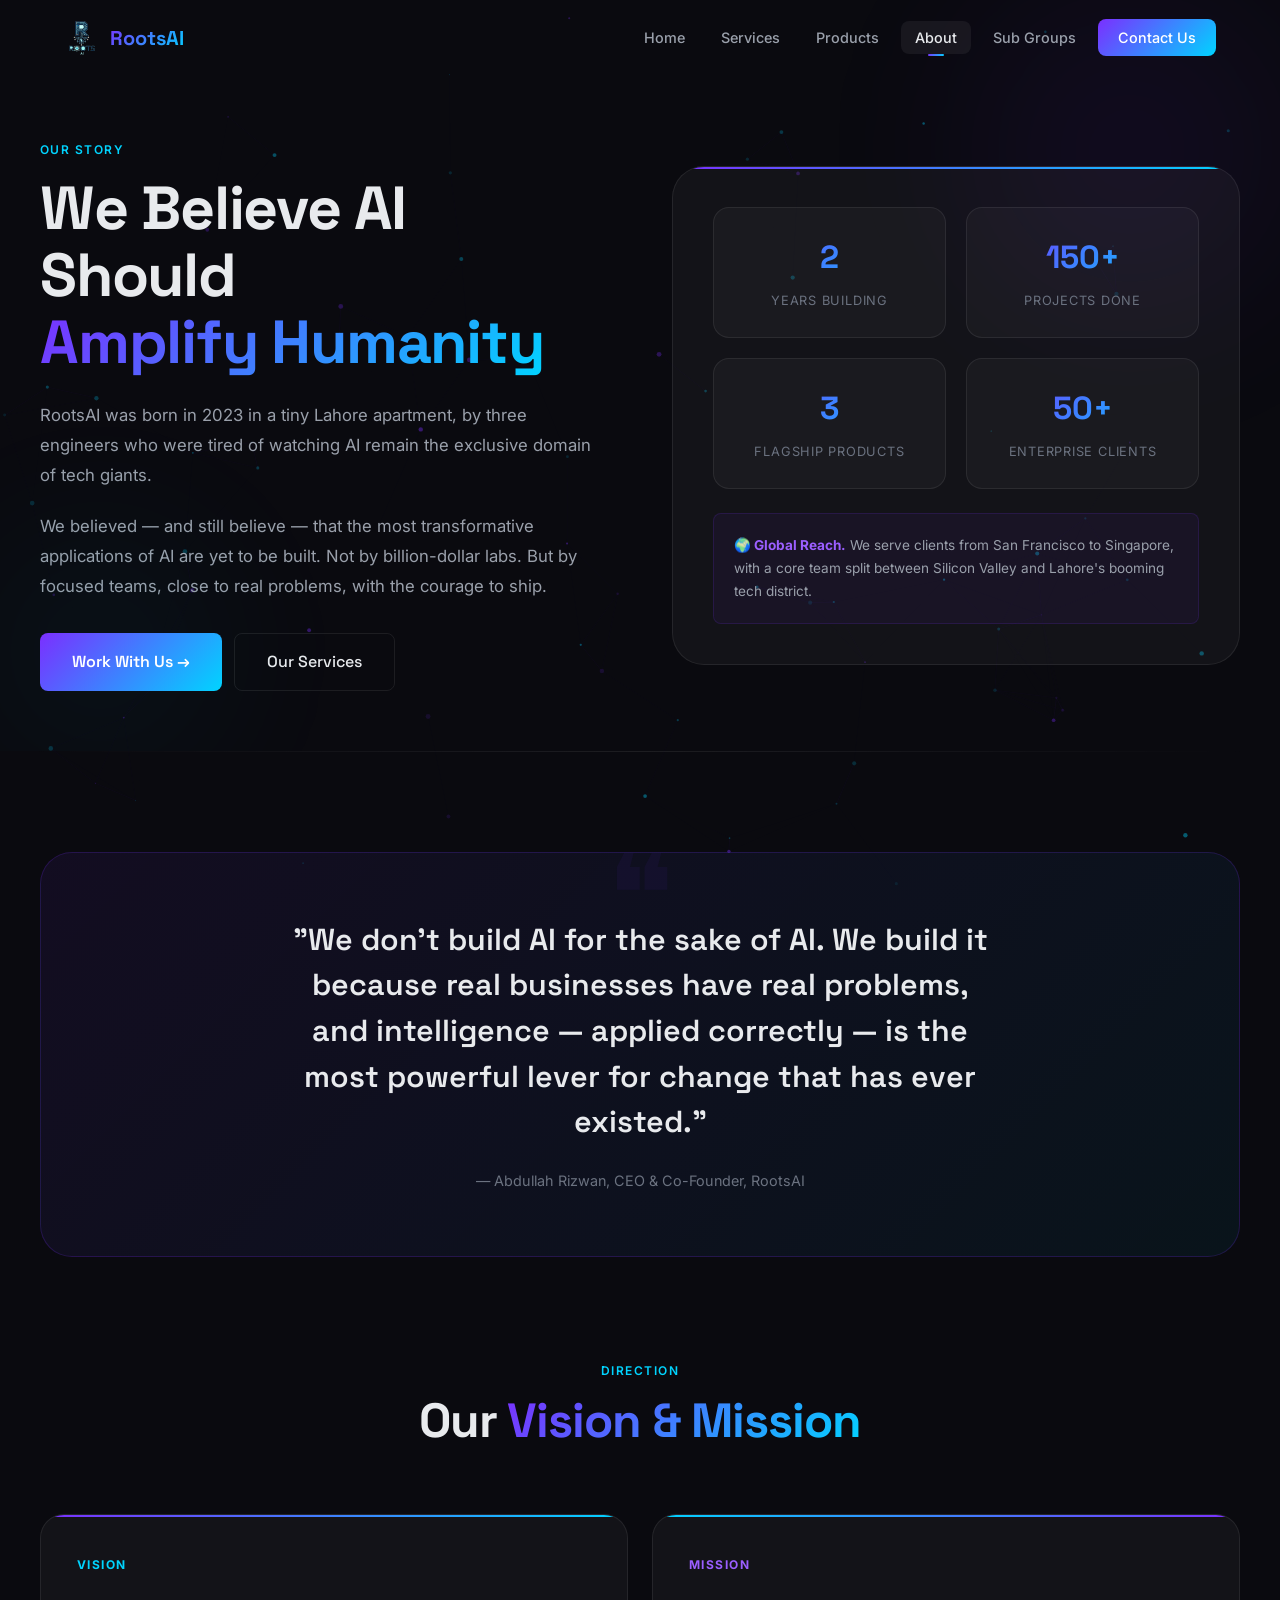
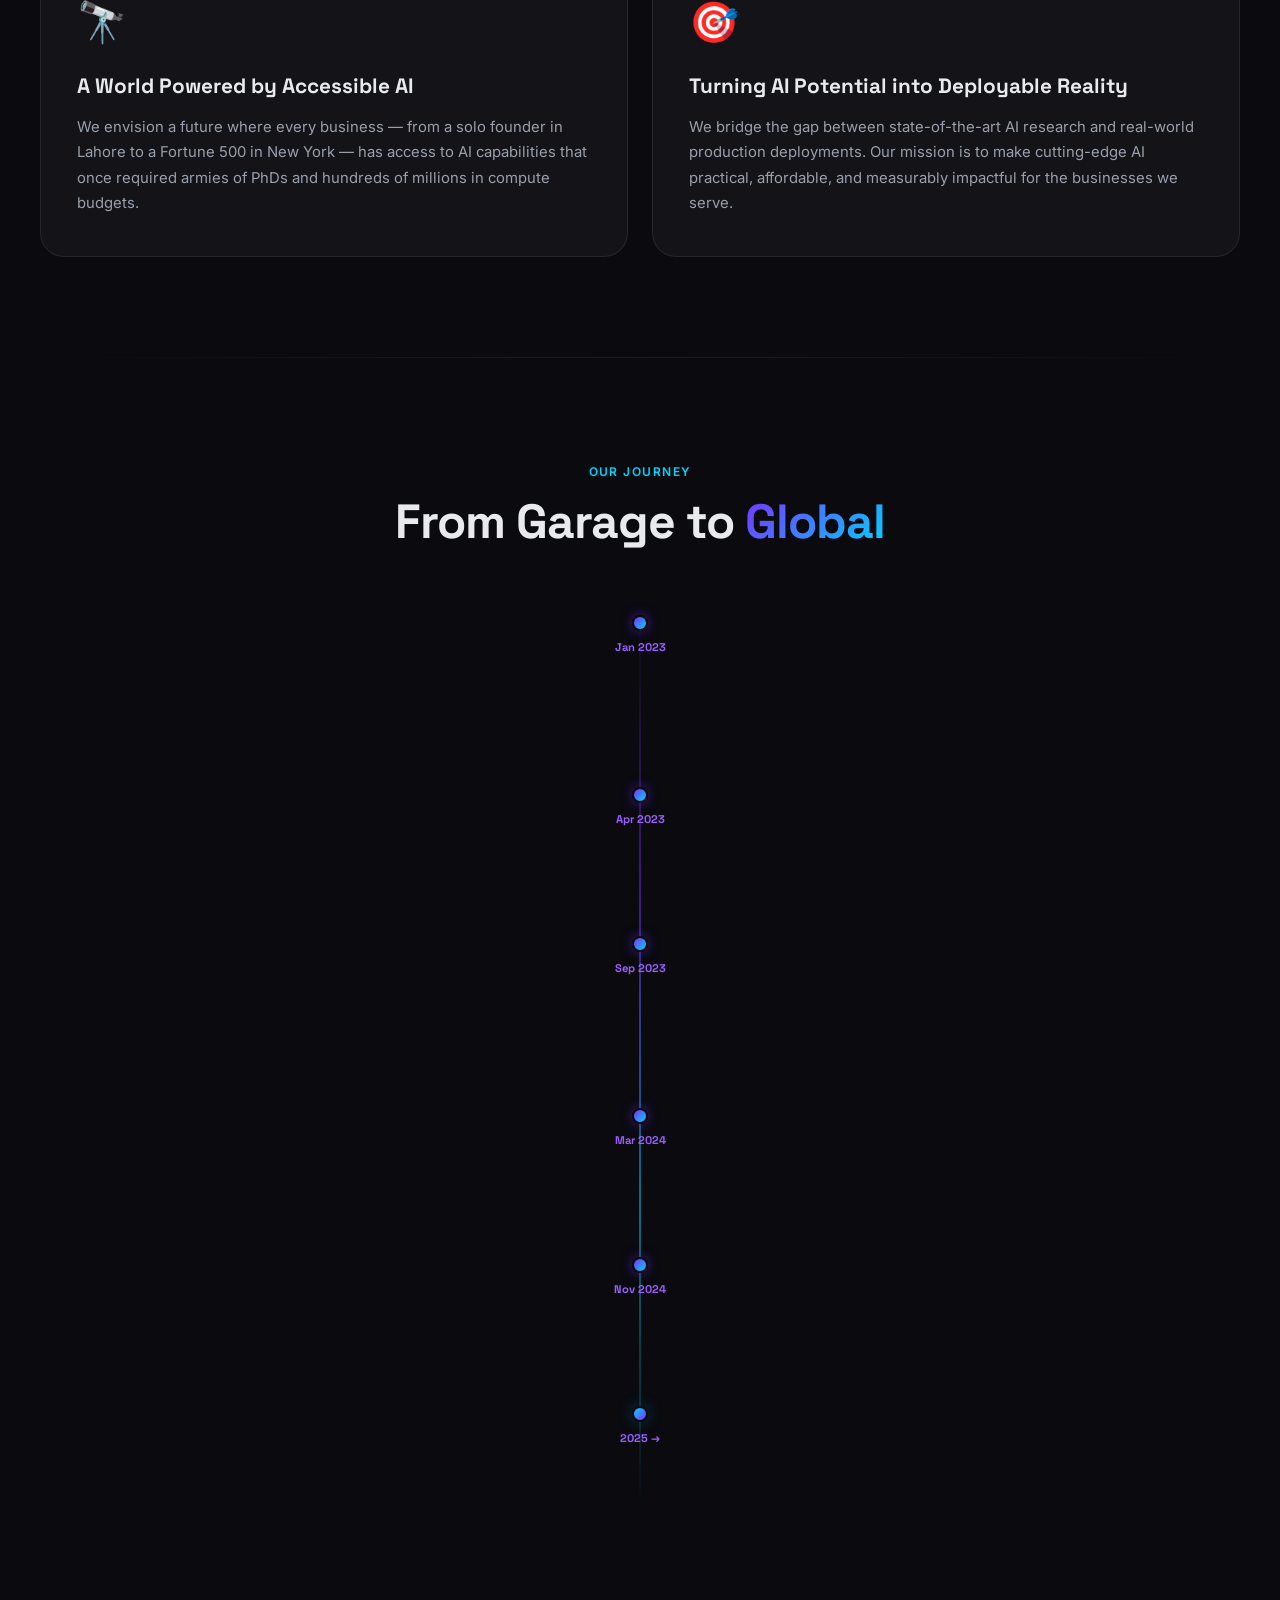
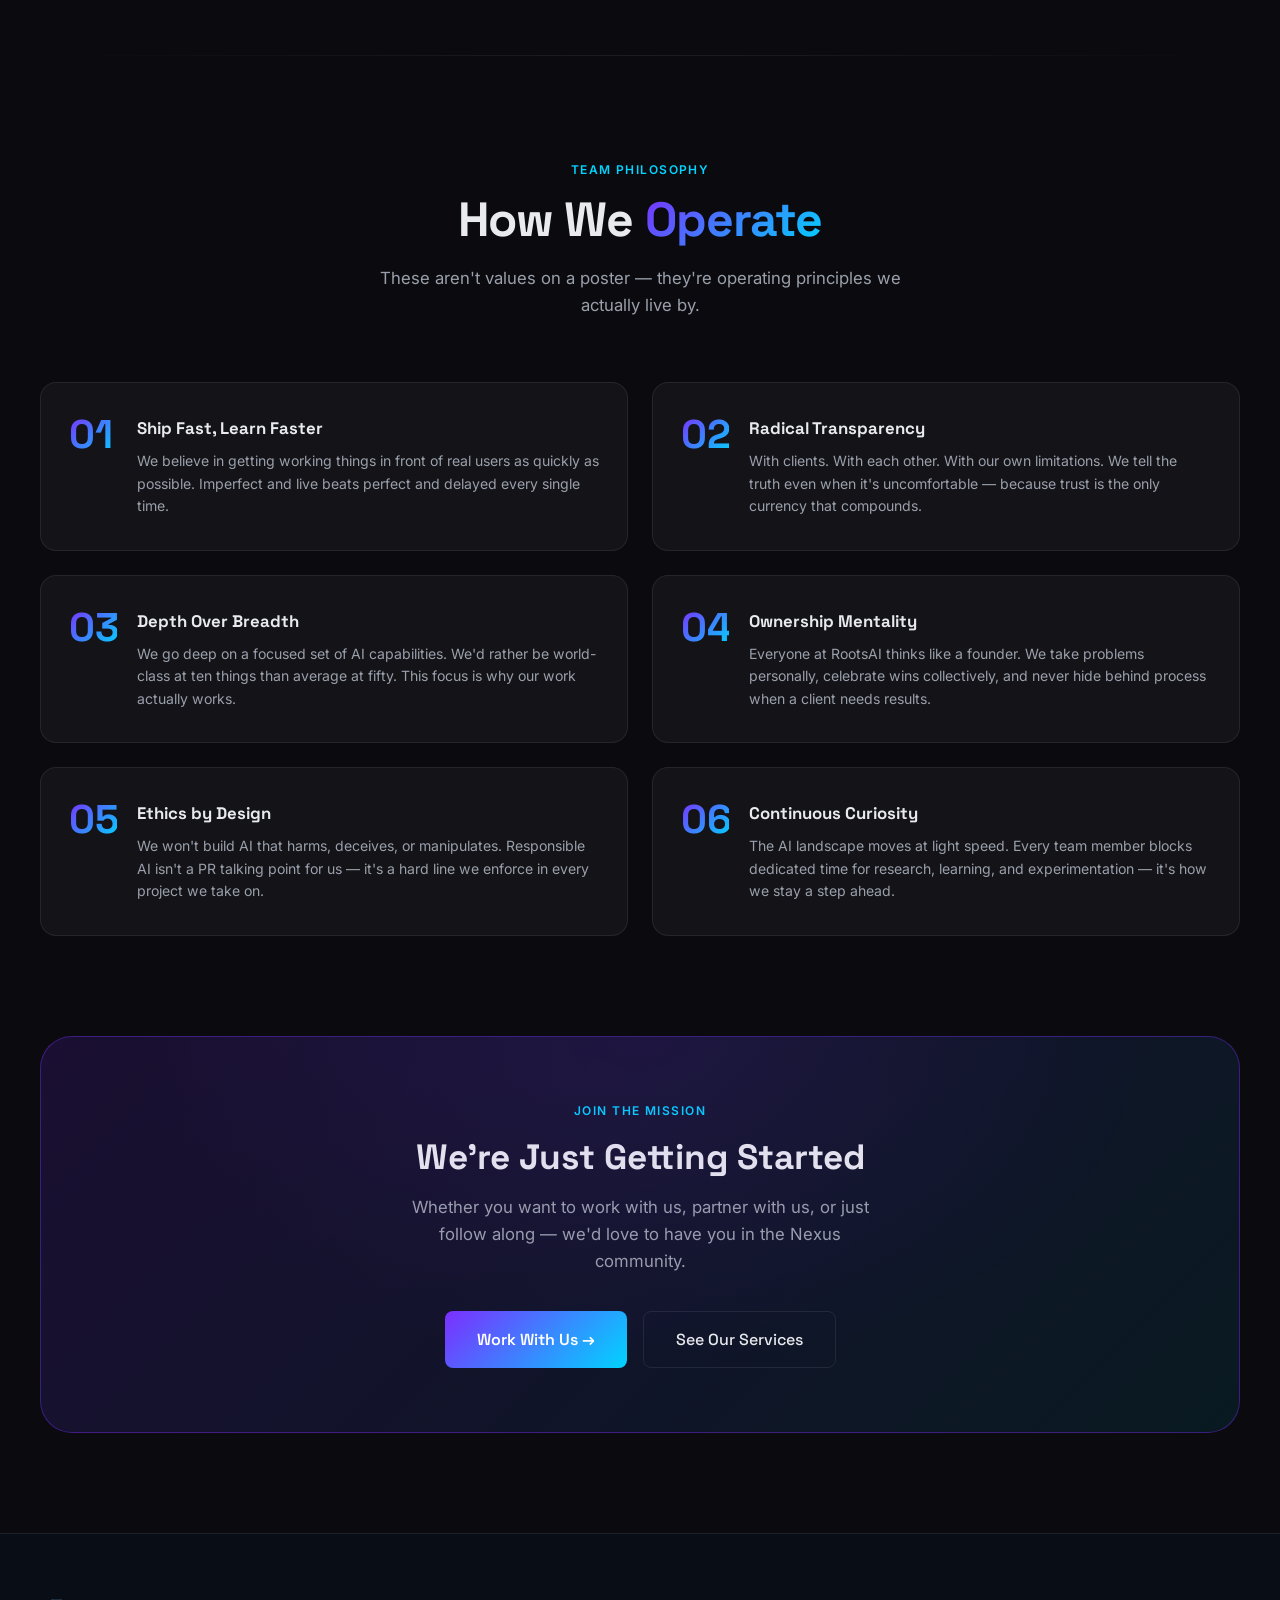
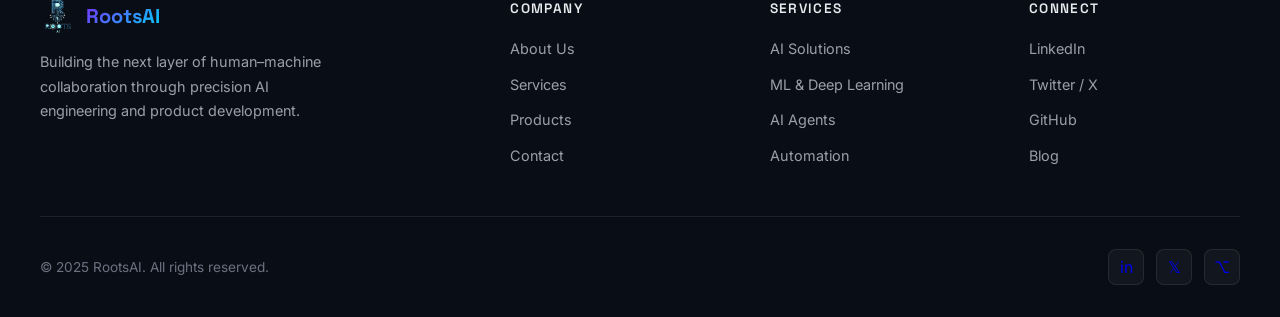
==== commit cb40f43b: "Updated website" ====
--- a/about.html
+++ b/about.html
@@ -245,15 +245,45 @@
 
     /* Responsive */
     @media (max-width: 768px) {
-      .timeline::before { left: 20px; }
-      .timeline-item { grid-template-columns: 40px 1fr; }
+      .timeline { padding-left: 36px; }
+      .timeline::before { left: 0; }
+      .timeline-item {
+        display: block;
+        margin-bottom: 36px;
+        position: relative;
+        padding-left: 28px;
+      }
       .timeline-content-left { display: none; }
-      .timeline-content-right { grid-column: 2; padding-left: 20px; text-align: left; opacity: 1 !important; }
-      .timeline-center { grid-column: 1; }
-      .timeline-item:nth-child(even) .timeline-content-right { opacity: 1 !important; }
+      .timeline-content-right {
+        display: block !important;
+        opacity: 1 !important;
+        padding-left: 0;
+        text-align: left;
+      }
+      .timeline-center {
+        position: absolute;
+        left: -36px;
+        top: 0;
+        flex-direction: row;
+        gap: 10px;
+        align-items: center;
+      }
+      .timeline-year { margin-top: 0; }
       .pillars-grid { grid-template-columns: 1fr; }
       .vm-grid { grid-template-columns: 1fr; }
       .manifesto { padding: 40px 24px; }
+      .manifesto::before { font-size: 5.5rem; }
+    }
+
+    @media (max-width: 480px) {
+      .timeline { padding-left: 30px; }
+      .timeline-center { left: -30px; }
+      .timeline-year { font-size: 0.62rem; }
+      .manifesto { padding: 32px 18px; }
+      .manifesto-text { font-size: 1.1rem; }
+      .pillar-card { padding: 24px 20px; gap: 14px; }
+      .pillar-number { font-size: 2rem; width: 36px; }
+      .vm-card { padding: 28px 22px; }
     }
   </style>
 </head>
--- a/css/style.css
+++ b/css/style.css
@@ -541,6 +541,7 @@
   letter-spacing: -0.02em;
   margin-bottom: 24px;
   animation: fadeInUp 0.8s ease 0.15s both;
+  max-width: 100%;
 }
 
 .hero-title .line-gradient {
@@ -548,13 +549,19 @@
   -webkit-background-clip: text;
   -webkit-text-fill-color: transparent;
   background-clip: text;
+  display: inline-block;
+  max-width: 100%;
 }
 
 .hero-title .typewriter {
   display: inline-block;
+  max-width: 100%;
   border-right: 2px solid var(--cyan);
   padding-right: 4px;
   animation: blink 0.7s step-end infinite;
+  white-space: normal;
+  word-break: break-word;
+  overflow-wrap: break-word;
 }
 
 @keyframes blink {
@@ -1719,7 +1726,7 @@
   .nav-links, .nav-cta { display: none; }
   .hamburger { display: flex; }
 
-  .hero-title { font-size: 2.4rem; }
+  .hero-title { font-size: 2.2rem; }
   .leadership-grid { grid-template-columns: 1fr; gap: 16px; }
   .leadership-grid-secondary { grid-template-columns: 1fr; gap: 16px; }
   .vision-grid { grid-template-columns: 1fr; gap: 16px; }
@@ -1742,6 +1749,8 @@
   .values-grid { grid-template-columns: 1fr; }
   .hero-actions { flex-direction: column; }
   .btn-primary, .btn-secondary { width: 100%; justify-content: center; }
+  .hero-title { font-size: 2rem; }
+  .hero-subtitle { font-size: 0.95rem; }
 }
 
 /* ---------- KEYFRAMES ---------- */
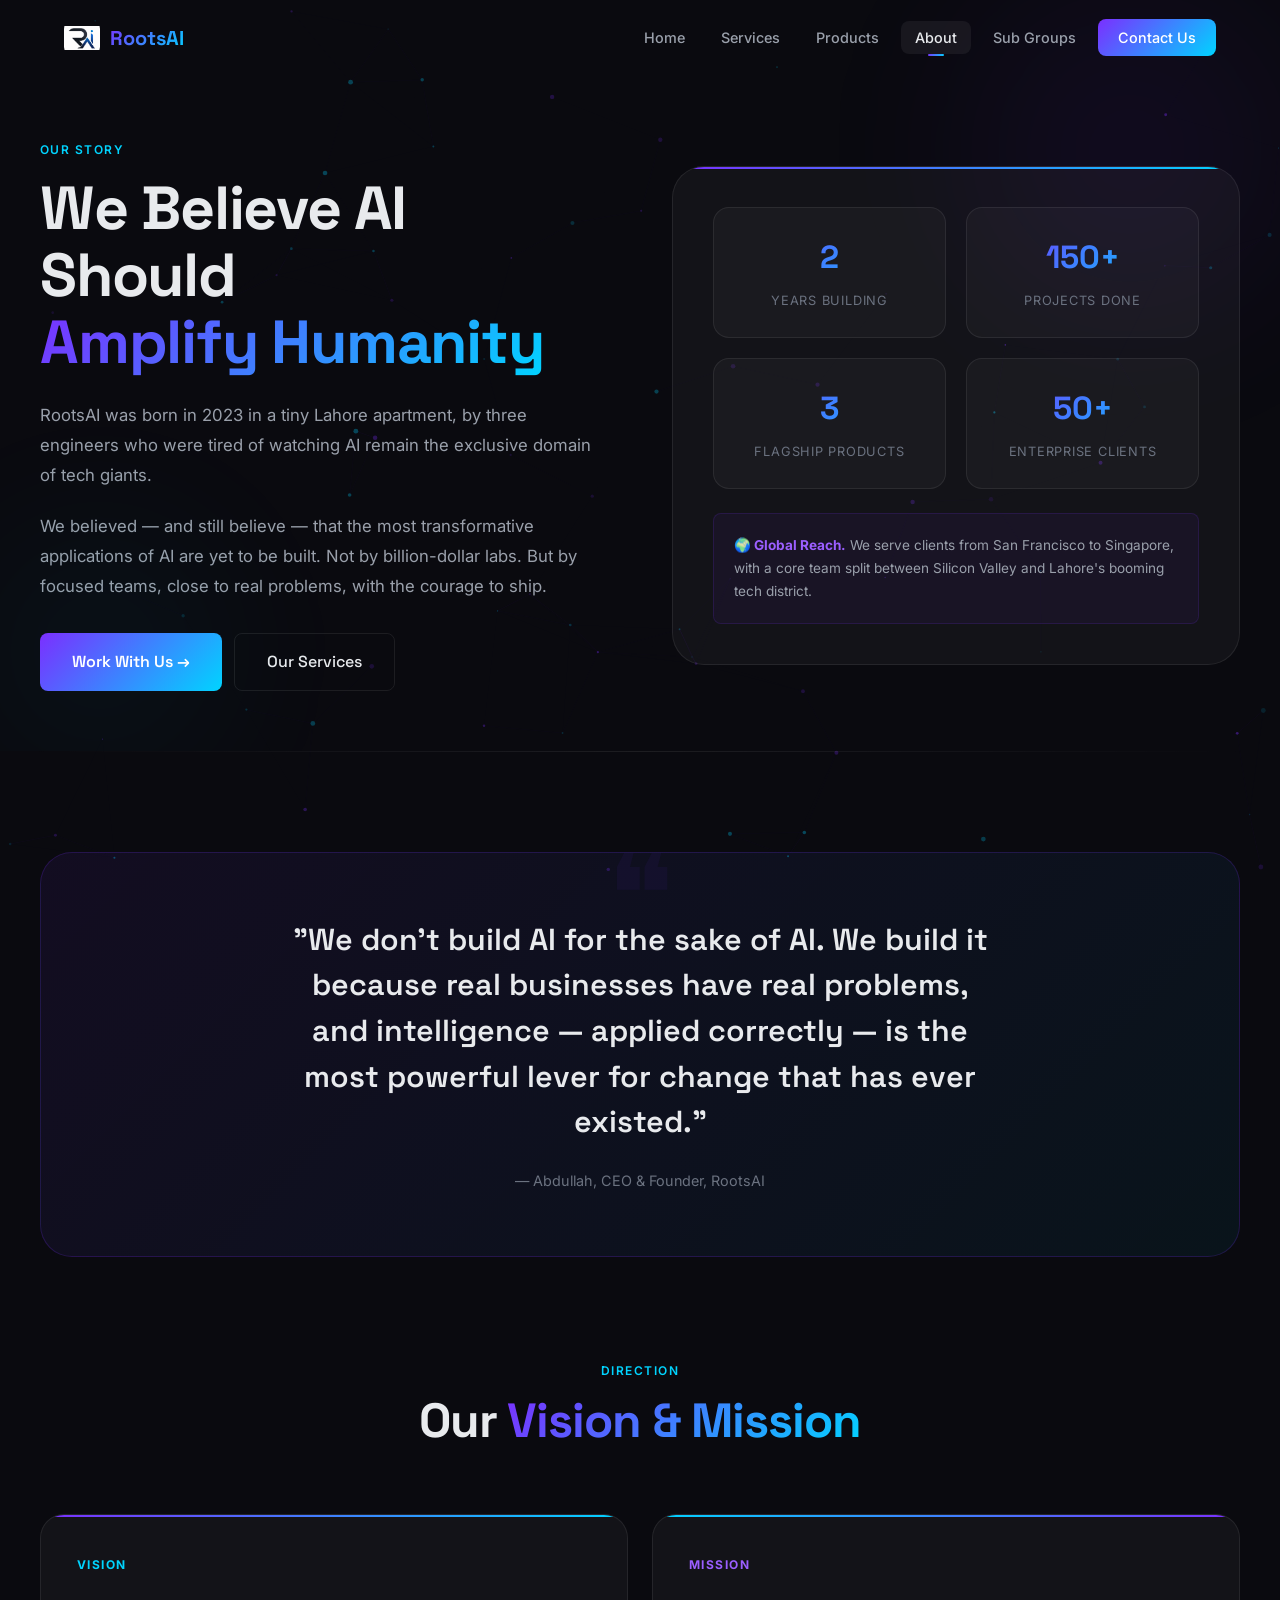
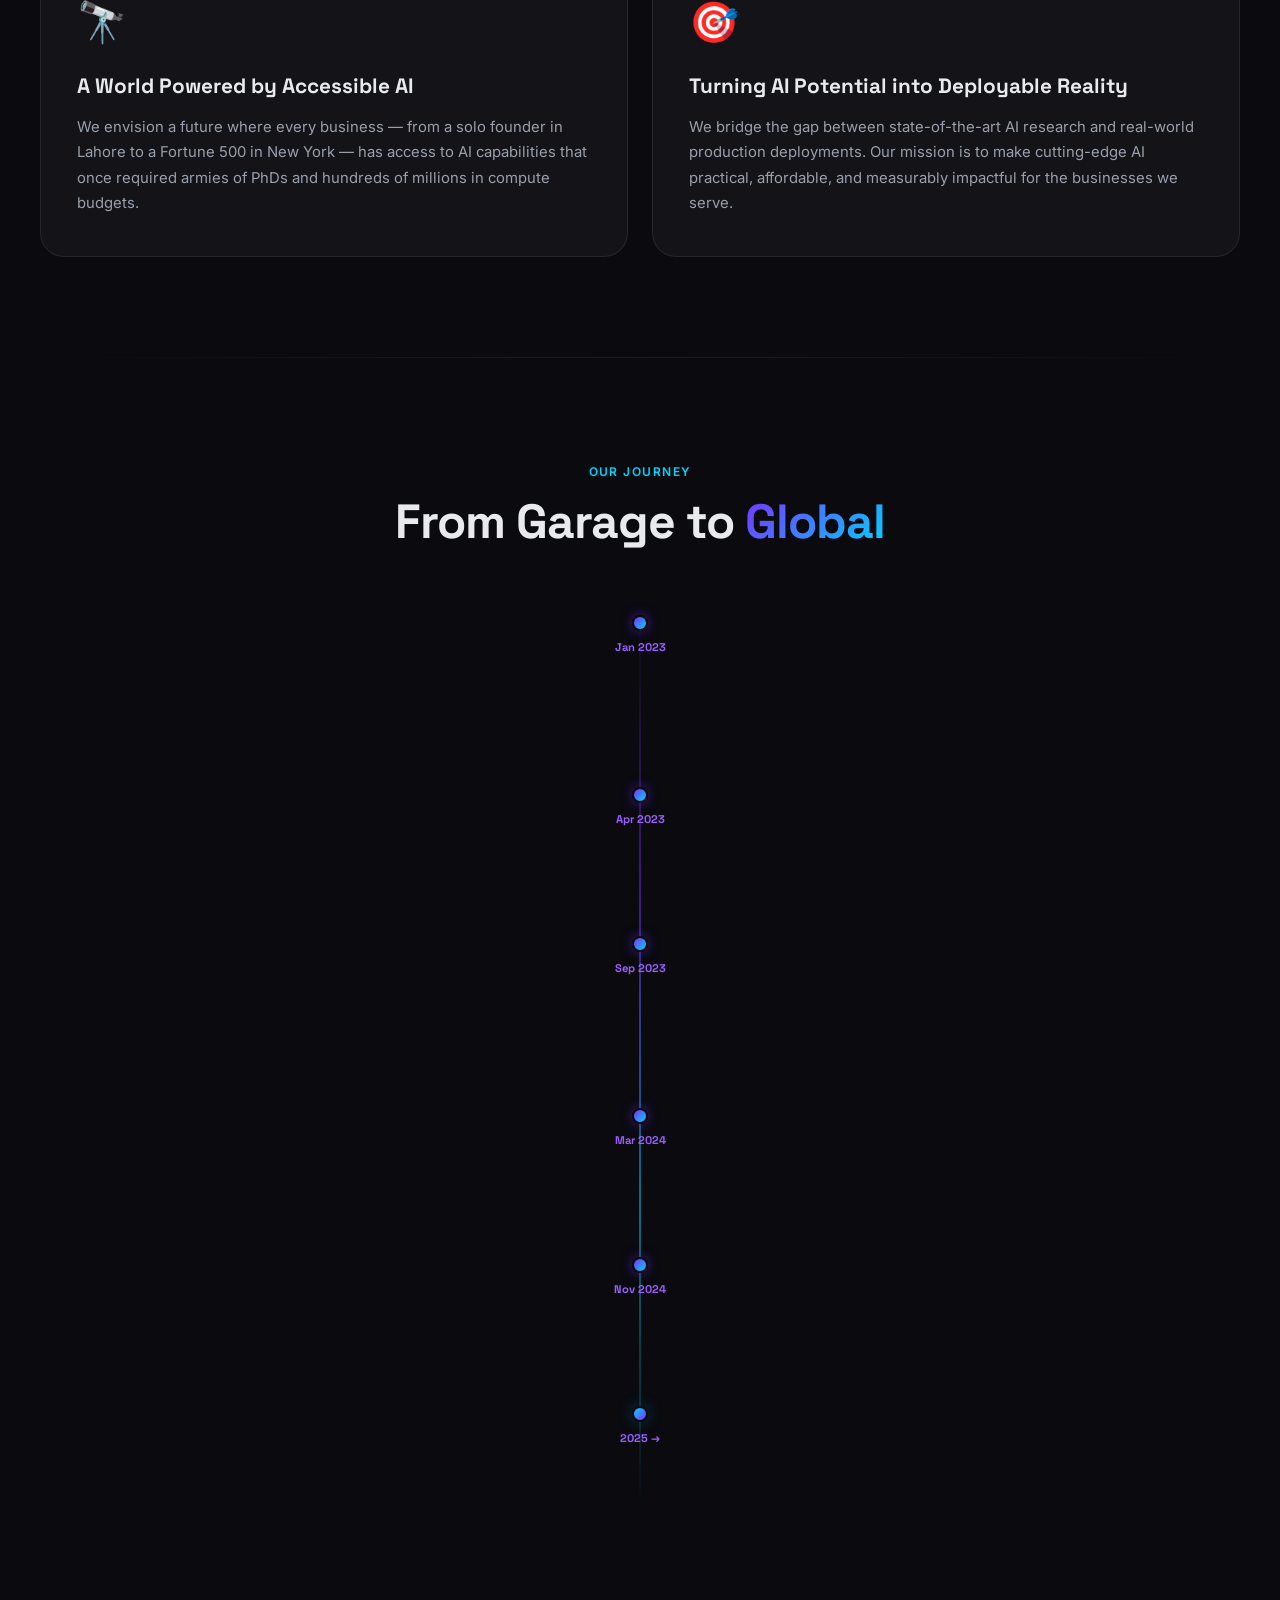
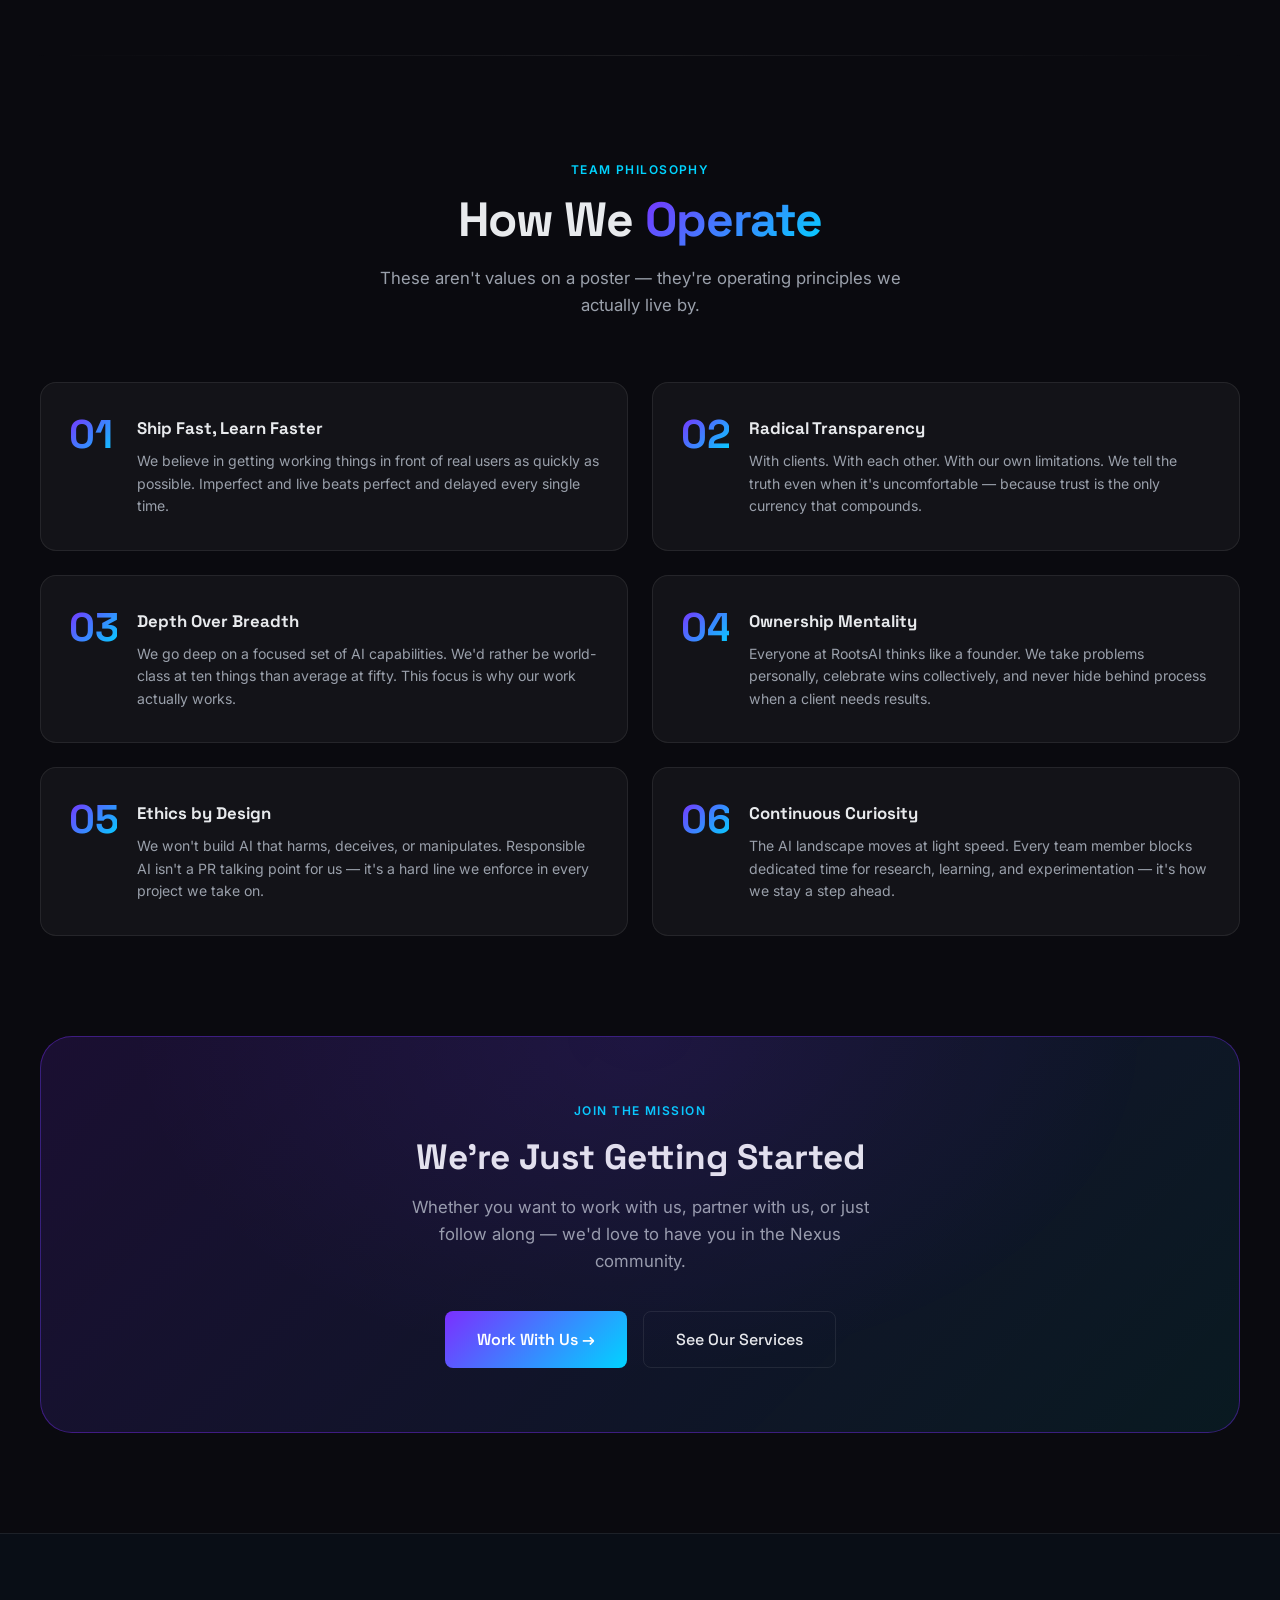
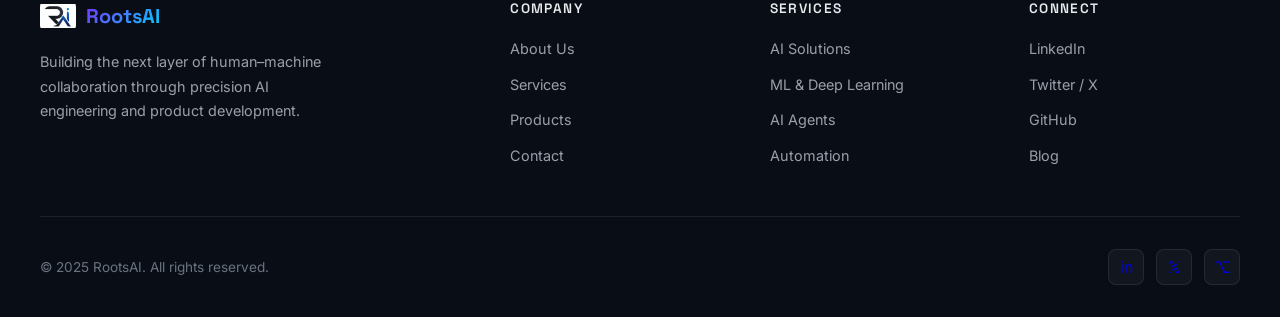
==== commit b0fd6bea: "Updated website" ====
--- a/about.html
+++ b/about.html
@@ -245,45 +245,57 @@
 
     /* Responsive */
     @media (max-width: 768px) {
-      .timeline { padding-left: 36px; }
-      .timeline::before { left: 0; }
+      .timeline { padding-left: 28px; max-width: 100%; }
+      .timeline::before { left: 6px; transform: none; }
       .timeline-item {
         display: block;
-        margin-bottom: 36px;
+        margin-bottom: 32px;
         position: relative;
-        padding-left: 28px;
       }
       .timeline-content-left { display: none; }
       .timeline-content-right {
         display: block !important;
         opacity: 1 !important;
+        grid-column: unset;
         padding-left: 0;
         text-align: left;
       }
       .timeline-center {
+        position: static;
+        flex-direction: row;
+        gap: 8px;
+        align-items: center;
+        justify-content: flex-start;
+        margin-bottom: 8px;
+      }
+      .timeline-dot {
         position: absolute;
-        left: -36px;
-        top: 0;
-        flex-direction: row;
-        gap: 10px;
-        align-items: center;
+        left: -28px;
+        top: 4px;
+        flex-shrink: 0;
       }
-      .timeline-year { margin-top: 0; }
+      .timeline-year {
+        margin-top: 0;
+        margin-left: 4px;
+      }
       .pillars-grid { grid-template-columns: 1fr; }
       .vm-grid { grid-template-columns: 1fr; }
       .manifesto { padding: 40px 24px; }
       .manifesto::before { font-size: 5.5rem; }
+      .about-visual-card { padding: 28px; }
     }
 
     @media (max-width: 480px) {
-      .timeline { padding-left: 30px; }
-      .timeline-center { left: -30px; }
-      .timeline-year { font-size: 0.62rem; }
+      .timeline { padding-left: 24px; }
+      .timeline::before { left: 5px; }
+      .timeline-dot { left: -24px; }
+      .timeline-year { font-size: 0.68rem; }
       .manifesto { padding: 32px 18px; }
       .manifesto-text { font-size: 1.1rem; }
       .pillar-card { padding: 24px 20px; gap: 14px; }
       .pillar-number { font-size: 2rem; width: 36px; }
       .vm-card { padding: 28px 22px; }
+      .about-visual-card { padding: 22px; }
     }
   </style>
 </head>
@@ -390,7 +402,7 @@
         <p class="manifesto-text">
           "We don't build AI for the sake of AI. We build it because real businesses have real problems, and intelligence — applied correctly — is the most powerful lever for change that has ever existed."
         </p>
-        <p class="manifesto-attr">— Abdullah Rizwan, CEO & Co-Founder, RootsAI</p>
+        <p class="manifesto-attr">— Abdullah, CEO & Founder, RootsAI</p>
       </div>
     </div>
   </section>
@@ -601,14 +613,14 @@
       </div>
       <div class="footer-col"><h4>Company</h4><ul><li><a href="about.html">About Us</a></li><li><a href="services.html">Services</a></li><li><a href="products.html">Products</a></li><li><a href="contact.html">Contact</a></li></ul></div>
       <div class="footer-col"><h4>Services</h4><ul><li><a href="services.html">AI Solutions</a></li><li><a href="services.html">ML & Deep Learning</a></li><li><a href="services.html">AI Agents</a></li><li><a href="services.html">Automation</a></li></ul></div>
-      <div class="footer-col"><h4>Connect</h4><ul><li><a href="#">LinkedIn</a></li><li><a href="#">Twitter / X</a></li><li><a href="#">GitHub</a></li><li><a href="#">Blog</a></li></ul></div>
+      <div class="footer-col"><h4>Connect</h4><ul><li><a href="https://www.linkedin.com/company/1rootsai">LinkedIn</a></li><li><a href="https://twitter.com/RootsAI">Twitter / X</a></li><li><a href="https://github.com/RootsAI-61">GitHub</a></li><li><a href="#">Blog</a></li></ul></div>
     </div>
     <div class="footer-bottom">
       <p>© 2025 RootsAI. All rights reserved.</p>
       <div class="footer-socials">
-        <a class="social-btn" href="#">in</a>
-        <a class="social-btn" href="#">𝕏</a>
-        <a class="social-btn" href="#">⌥</a>
+        <a class="social-btn" href="https://www.linkedin.com/company/1rootsai" title="LinkedIn">in</a>
+        <a class="social-btn" href="https://twitter.com/RootsAI" title="Twitter / X">𝕏</a>
+        <a class="social-btn" href="https://github.com/RootsAI-61" title="GitHub">⌥</a>
       </div>
     </div>
   </footer>
--- a/css/style.css
+++ b/css/style.css
@@ -57,6 +57,7 @@
 html {
   scroll-behavior: smooth;
   font-size: 16px;
+  overflow-x: hidden;
 }
 
 body {
@@ -1242,6 +1243,10 @@
   align-items: center;
 }
 
+.about-content-grid > * {
+  min-width: 0;
+}
+
 .about-text-col {}
 
 .about-visual-col {
@@ -1469,6 +1474,27 @@
   resize: vertical;
   min-height: 140px;
   line-height: 1.6;
+}
+
+.form-input.field-error,
+.form-textarea.field-error {
+  border-color: #ff4d6d;
+  background: rgba(255,77,109,0.05);
+  box-shadow: 0 0 0 3px rgba(255,77,109,0.12);
+}
+
+.form-error-msg {
+  display: none;
+  align-items: center;
+  gap: 6px;
+  color: #ff6b85;
+  font-size: 0.78rem;
+  font-weight: 500;
+  margin-top: 6px;
+}
+
+.form-error-msg.show {
+  display: flex;
 }
 
 .form-row {
@@ -1704,7 +1730,15 @@
   opacity: 1;
 }
 
+.toast.toast-error {
+  background: rgba(46,10,18,0.97);
+  border: 1px solid rgba(255,77,109,0.4);
+  box-shadow: 0 8px 24px rgba(255,77,109,0.15);
+}
+
 .toast-icon { font-size: 18px; }
+
+.toast-error .toast-icon { color: #ff4d6d; }
 
 /* ---------- GLOW LINE DECORATORS ---------- */
 .glow-line {
@@ -1739,6 +1773,14 @@
   .contact-grid { grid-template-columns: 1fr; }
   .values-grid { grid-template-columns: 1fr 1fr; }
   .footer-grid { grid-template-columns: 1fr; gap: 28px; }
+
+  /* Mobile/tablet footer: show only page links + social icons */
+  .footer-brand { display: none; }
+  .footer-col:nth-of-type(3) { display: none; }
+  .footer-col:nth-of-type(4) { display: none; }
+  .footer-bottom p { display: none; }
+  .footer-bottom { justify-content: center; padding-top: 24px; }
+  .footer-socials { justify-content: center; }
   .form-row { grid-template-columns: 1fr; }
   .onboarding-card { padding: 36px 24px; }
 }
